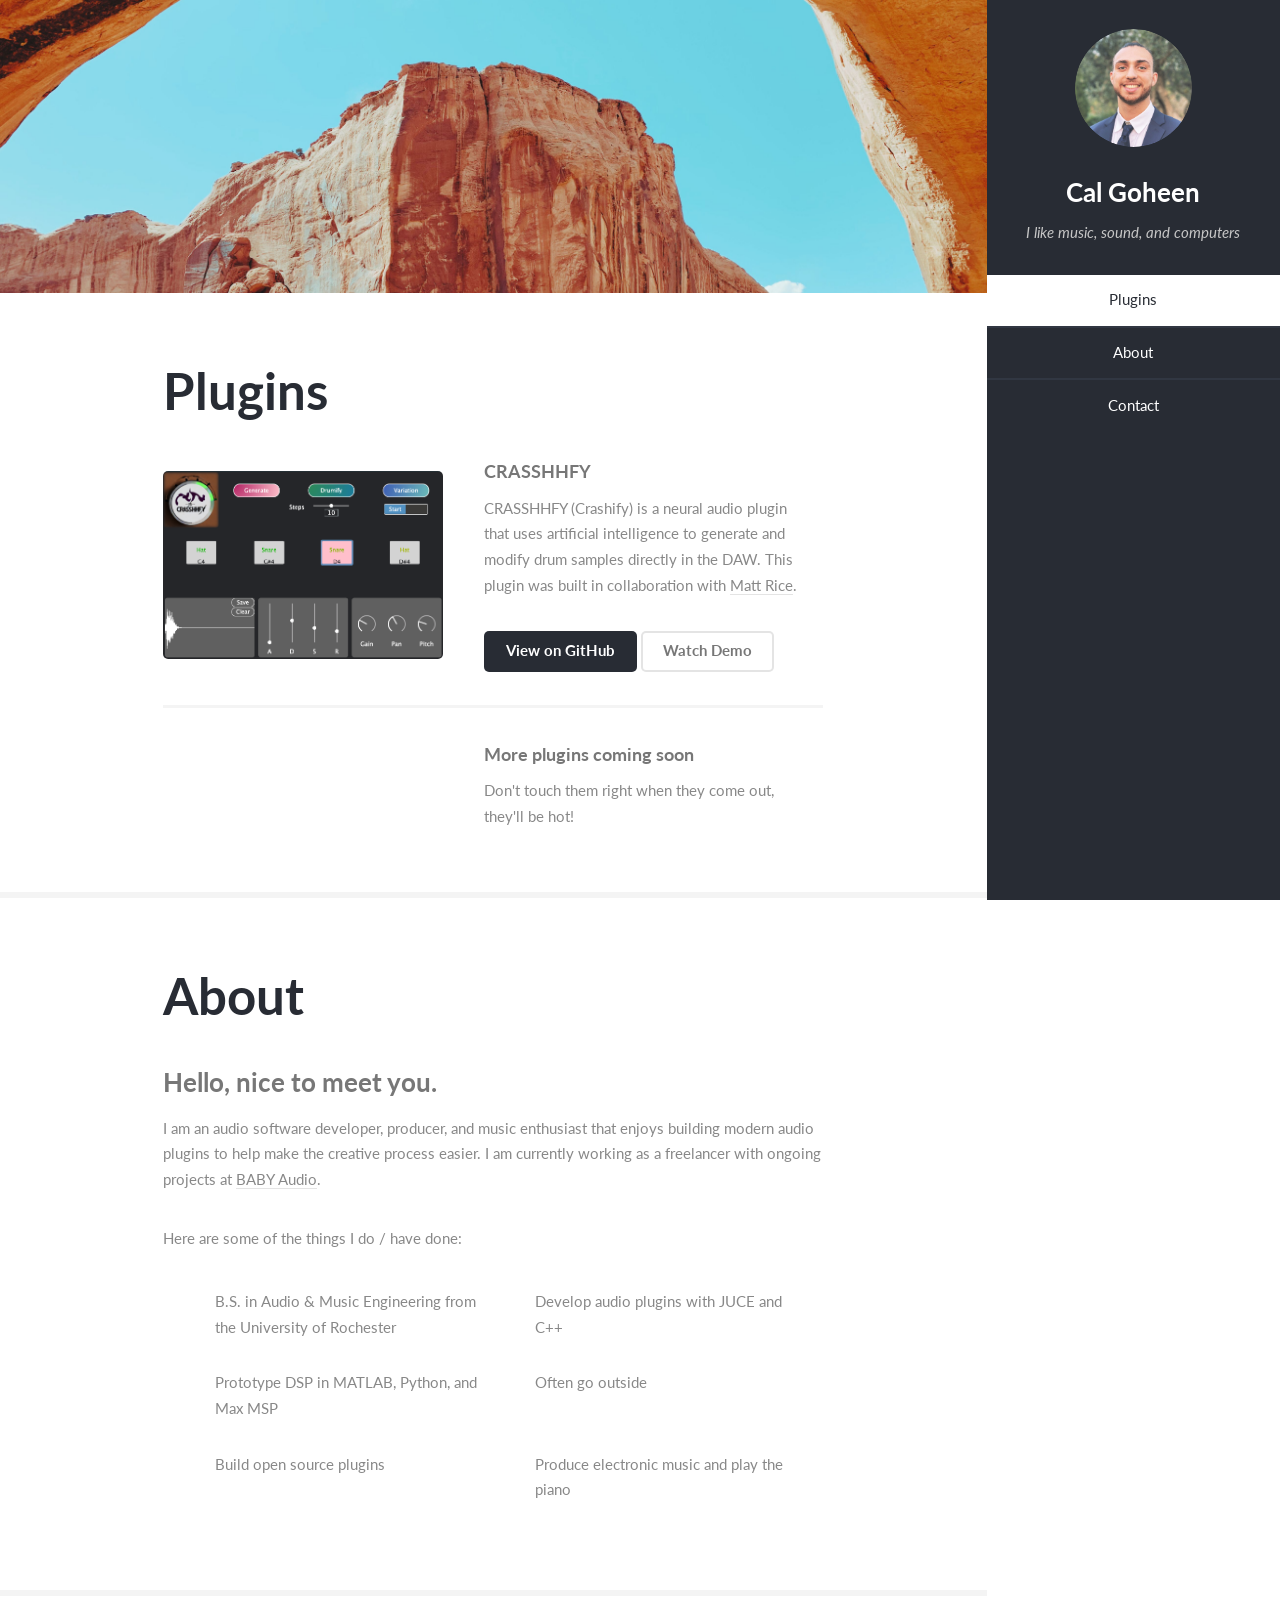
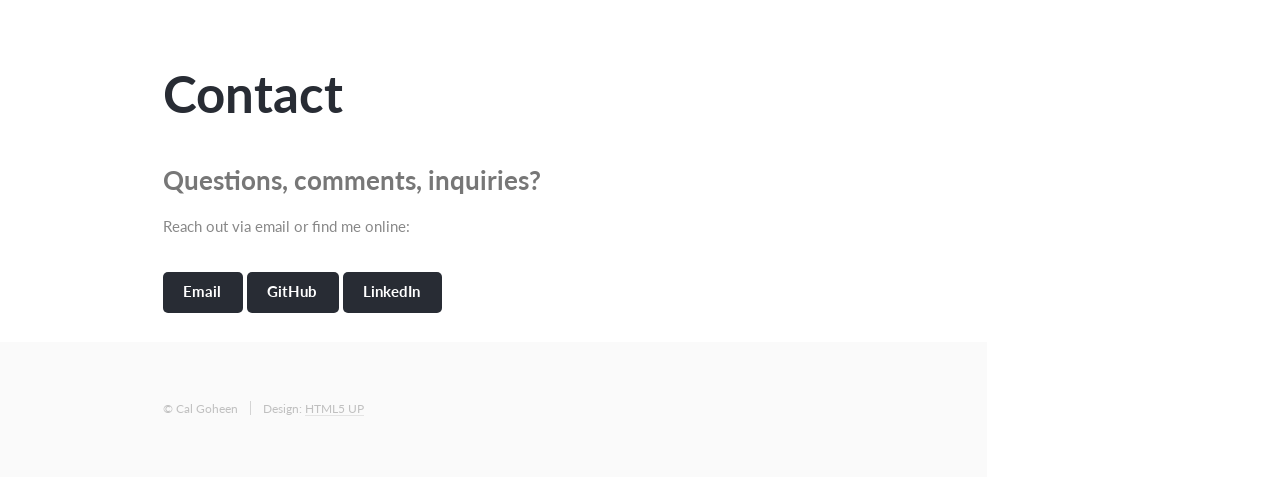
==== index.html @ c98b2aa6 "Initial commit" ====
<!DOCTYPE HTML>
<!--
	Read Only by HTML5 UP
	html5up.net | @ajlkn
	Free for personal and commercial use under the CCA 3.0 license (html5up.net/license)
-->
<html>
	<head>
		<title>Read Only by HTML5 UP</title>
		<meta charset="utf-8" />
		<meta name="viewport" content="width=device-width, initial-scale=1, user-scalable=no" />
		<link rel="stylesheet" href="assets/css/main.css" />
	</head>
	<body class="is-preload">

		<!-- Header -->
			<section id="header">
				<header>
					<span class="image avatar"><img src="images/avatar.jpg" alt="" /></span>
					<h1 id="logo"><a href="#">Cal Goheen</a></h1>
					<p>I like music, sound, and computers</p>
				</header>
				<nav id="nav">
					<ul>
						<li><a href="#one" class="active">Plugins</a></li>
						<li><a href="#two">About</a></li>
						<li><a href="#three">Contact</a></li>
					</ul>
				</nav>
				<footer>
					<ul class="icons">
						<li><a href="https://github.com/calgoheen" class="icon brands fa-github"><span class="label">GitHub</span></a></li>
						<li><a href="https://www.linkedin.com/in/cal-goheen-aab455110/" class="icon brands fa-linkedin"><span class="label">LinkedIn</span></a></li>
					</ul>
				</footer>
			</section>

		<!-- Wrapper -->
			<div id="wrapper">

				<!-- Main -->
					<div id="main">

						<!-- One -->
							<section id="one">
								<div class="image main" data-position="center">
									<img src="images/banner.jpg" alt="" />
								</div>
								<div class="container">
									<header class="major"><h2>Plugins</h2></header>
									<div class="features">
										<article>
											<a href="#" class="image"><img src="images/crasshhfy.png" alt="" /></a>
											<div class="inner">
												<h4>CRASSHHFY</h4>
												<p>CRASSHHFY (Crashify) is a neural audio plugin that uses artificial intelligence to generate and modify drum samples directly in the DAW. This plugin was built in collaboration with <a href="https://github.com/mhrice">Matt Rice</a>.</p>
												<a href="https://github.com/calgoheen/crasshhfy" class="button primary">View on GitHub</a>
												<a href="https://www.youtube.com/watch?v=0EABPymEGMA" class="button alt">Watch Demo</a>
											</div>
										</article>
										<article>
											<a href="#" class="image"><img src="images/pic01.jpg" alt="" /></a>
											<div class="inner">
												<h4>More plugins coming soon</h4>
												<p>Don't touch them right when they come out, they'll be hot!</p>
											</div>
										</article>
									</div>
								</div>
							</section>

						<!-- Two -->
							<section id="two">
								<div class="container">
									<header class="major"><h2>About</h2></header>
									<h3>Hello, nice to meet you.</h3>
									<p>I am an audio software developer, producer, and music enthusiast that enjoys building modern audio plugins to help make the creative process easier. I am currently working as a freelancer with ongoing projects at <a href="https://babyaud.io/">BABY Audio</a>.</p>
									<p>Here are some of the things I do / have done:</p>
									<ul class="feature-icons">
										<li class="icon solid fa-graduation-cap">B.S. in Audio & Music Engineering from the University of Rochester</li>
										<li class="icon solid fa-code">Develop audio plugins with JUCE and C++</li>
										<li class="icon solid fa-wave-square">Prototype DSP in MATLAB, Python, and Max MSP</li>
										<li class="icon solid fa-tree">Often go outside</li>
										<li class="icon solid fa-cubes">Build open source plugins</li>
										<li class="icon solid fa-music">Produce electronic music and play the piano</li>
									</ul>
								</div>
							</section>

						<!-- Three -->
							<section id="three">
								<div class="container">
									<header class="major"><h2>Contact</h2></header>
									<h3>Questions, comments, inquiries?</h3>
									<p>Reach out via email or find me online:</p>
									<a href="mailto:calgoheen@gmail.com" class="button primary icon fa-envelope">Email</a>
									<a href="https://github.com/calgoheen" class="button primary icon brands fa-github">GitHub</a>
									<a href="https://www.linkedin.com/in/cal-goheen-aab455110/" class="button primary icon brands fa-linkedin">LinkedIn</a>
								</div>
							</section>
					</div>

				<!-- Footer -->
					<section id="footer">
						<div class="container">
							<ul class="copyright">
								<li>&copy; Cal Goheen</li><li>Design: <a href="http://html5up.net">HTML5 UP</a></li>
							</ul>
						</div>
					</section>

			</div>

		<!-- Scripts -->
			<script src="assets/js/jquery.min.js"></script>
			<script src="assets/js/jquery.scrollex.min.js"></script>
			<script src="assets/js/jquery.scrolly.min.js"></script>
			<script src="assets/js/browser.min.js"></script>
			<script src="assets/js/breakpoints.min.js"></script>
			<script src="assets/js/util.js"></script>
			<script src="assets/js/main.js"></script>

	</body>
</html>
---- assets/css/main.css ----
@import url("fontawesome-all.min.css");
@import url("https://fonts.googleapis.com/css?family=Lato:400,400italic,700,700italic|Source+Code+Pro:400");

/*
	Read Only by HTML5 UP
	html5up.net | @ajlkn
	Free for personal and commercial use under the CCA 3.0 license (html5up.net/license)
*/

/*282c34  282c34*/

html, body, div, span, applet, object,
iframe, h1, h2, h3, h4, h5, h6, p, blockquote,
pre, a, abbr, acronym, address, big, cite,
code, del, dfn, em, img, ins, kbd, q, s, samp,
small, strike, strong, sub, sup, tt, var, b,
u, i, center, dl, dt, dd, ol, ul, li, fieldset,
form, label, legend, table, caption, tbody,
tfoot, thead, tr, th, td, article, aside,
canvas, details, embed, figure, figcaption,
footer, header, hgroup, menu, nav, output, ruby,
section, summary, time, mark, audio, video {
	margin: 0;
	padding: 0;
	border: 0;
	font-size: 100%;
	font: inherit;
	vertical-align: baseline;}

article, aside, details, figcaption, figure,
footer, header, hgroup, menu, nav, section {
	display: block;}

body {
	line-height: 1;
}

ol, ul {
	list-style: none;
}

blockquote, q {
	quotes: none;
}

	blockquote:before, blockquote:after, q:before, q:after {
		content: '';
		content: none;
	}

table {
	border-collapse: collapse;
	border-spacing: 0;
}

body {
	-webkit-text-size-adjust: none;
}

mark {
	background-color: transparent;
	color: inherit;
}

input::-moz-focus-inner {
	border: 0;
	padding: 0;
}

input, select, textarea {
	-moz-appearance: none;
	-webkit-appearance: none;
	-ms-appearance: none;
	appearance: none;
}

/* Basic */

	html {
		box-sizing: border-box;
	}

	*, *:before, *:after {
		box-sizing: inherit;
	}

	body {
		background: #fff;
	}

		body.is-preload *, body.is-preload *:before, body.is-preload *:after {
			-moz-animation: none !important;
			-webkit-animation: none !important;
			-ms-animation: none !important;
			animation: none !important;
			-moz-transition: none !important;
			-webkit-transition: none !important;
			-ms-transition: none !important;
			transition: none !important;
		}

	body, input, select, textarea {
		color: #888;
		font-family: "Lato", sans-serif;
		font-size: 16pt;
		font-weight: 400;
		line-height: 1.75em;
	}

	a {
		-moz-transition: color 0.2s ease-in-out, border-color 0.2s ease-in-out;
		-webkit-transition: color 0.2s ease-in-out, border-color 0.2s ease-in-out;
		-ms-transition: color 0.2s ease-in-out, border-color 0.2s ease-in-out;
		transition: color 0.2s ease-in-out, border-color 0.2s ease-in-out;
		border-bottom: solid 1px #e4e4e4;
		color: inherit;
		text-decoration: none;
	}

		a:hover {
			border-bottom-color: transparent;
			color: #282c34 !important;
		}

	strong, b {
		color: #777;
		font-weight: 700;
	}

	em, i {
		font-style: italic;
	}

	p {
		margin: 0 0 2.25em 0;
	}

	h1, h2, h3, h4, h5, h6 {
		color: #777;
		font-weight: 700;
		line-height: 1em;
		margin: 0 0 0.5625em 0;
	}

		h1 a, h2 a, h3 a, h4 a, h5 a, h6 a {
			border: 0;
			color: inherit;
			text-decoration: none;
		}

	h2 {
		font-size: 2em;
		line-height: 1.5em;
	}

	h3 {
		font-size: 1.75em;
		line-height: 1.5em;
	}

	h4 {
		font-size: 1.25em;
		line-height: 1.5em;
	}

	h5 {
		font-size: 0.9em;
		line-height: 1.5em;
	}

	h6 {
		font-size: 0.7em;
		line-height: 1.5em;
	}

	sub {
		font-size: 0.8em;
		position: relative;
		top: 0.5em;
	}

	sup {
		font-size: 0.8em;
		position: relative;
		top: -0.5em;
	}

	hr {
		border: 0;
		border-bottom: solid 2px #f4f4f4;
		margin: 2.25em 0;
	}

		hr.major {
			margin: 3.375em 0;
		}

	blockquote {
		border-left: solid 8px #e4e4e4;
		font-style: italic;
		margin: 0 0 2.25em 0;
		padding: 0.5em 0 0.5em 2em;
	}

	code {
		background: #555;
		border-radius: 5px;
		color: #fff;
		font-family: "Source Code Pro", monospace;
		font-size: 0.9em;
		margin: 0 0.25em;
		padding: 0.25em 0.65em;
	}

	pre {
		font-family: "Source Code Pro", monospace;
		font-size: 0.9em;
		margin: 0 0 2.25em 0;
	}

		pre code {
			-webkit-overflow-scrolling: touch;
			display: block;
			line-height: 1.5em;
			overflow-x: auto;
			padding: 1em 1.5em;
		}

	.align-left {
		text-align: left;
	}

	.align-center {
		text-align: center;
	}

	.align-right {
		text-align: right;
	}

/* Row */

	.row {
		display: flex;
		flex-wrap: wrap;
		box-sizing: border-box;
		align-items: stretch;
	}

		.row > * {
			box-sizing: border-box;
		}

		.row.gtr-uniform > * > :last-child {
			margin-bottom: 0;
		}

		.row.aln-left {
			justify-content: flex-start;
		}

		.row.aln-center {
			justify-content: center;
		}

		.row.aln-right {
			justify-content: flex-end;
		}

		.row.aln-top {
			align-items: flex-start;
		}

		.row.aln-middle {
			align-items: center;
		}

		.row.aln-bottom {
			align-items: flex-end;
		}

		.row > .imp {
			order: -1;
		}

		.row > .col-1 {
			width: 8.33333%;
		}

		.row > .off-1 {
			margin-left: 8.33333%;
		}

		.row > .col-2 {
			width: 16.66667%;
		}

		.row > .off-2 {
			margin-left: 16.66667%;
		}

		.row > .col-3 {
			width: 25%;
		}

		.row > .off-3 {
			margin-left: 25%;
		}

		.row > .col-4 {
			width: 33.33333%;
		}

		.row > .off-4 {
			margin-left: 33.33333%;
		}

		.row > .col-5 {
			width: 41.66667%;
		}

		.row > .off-5 {
			margin-left: 41.66667%;
		}

		.row > .col-6 {
			width: 50%;
		}

		.row > .off-6 {
			margin-left: 50%;
		}

		.row > .col-7 {
			width: 58.33333%;
		}

		.row > .off-7 {
			margin-left: 58.33333%;
		}

		.row > .col-8 {
			width: 66.66667%;
		}

		.row > .off-8 {
			margin-left: 66.66667%;
		}

		.row > .col-9 {
			width: 75%;
		}

		.row > .off-9 {
			margin-left: 75%;
		}

		.row > .col-10 {
			width: 83.33333%;
		}

		.row > .off-10 {
			margin-left: 83.33333%;
		}

		.row > .col-11 {
			width: 91.66667%;
		}

		.row > .off-11 {
			margin-left: 91.66667%;
		}

		.row > .col-12 {
			width: 100%;
		}

		.row > .off-12 {
			margin-left: 100%;
		}

		.row.gtr-0 {
			margin-top: 0;
			margin-left: 0em;
		}

			.row.gtr-0 > * {
				padding: 0 0 0 0em;
			}

			.row.gtr-0.gtr-uniform {
				margin-top: 0em;
			}

				.row.gtr-0.gtr-uniform > * {
					padding-top: 0em;
				}

		.row.gtr-25 {
			margin-top: 0;
			margin-left: -0.5em;
		}

			.row.gtr-25 > * {
				padding: 0 0 0 0.5em;
			}

			.row.gtr-25.gtr-uniform {
				margin-top: -0.5em;
			}

				.row.gtr-25.gtr-uniform > * {
					padding-top: 0.5em;
				}

		.row.gtr-50 {
			margin-top: 0;
			margin-left: -1em;
		}

			.row.gtr-50 > * {
				padding: 0 0 0 1em;
			}

			.row.gtr-50.gtr-uniform {
				margin-top: -1em;
			}

				.row.gtr-50.gtr-uniform > * {
					padding-top: 1em;
				}

		.row {
			margin-top: 0;
			margin-left: -2em;
		}

			.row > * {
				padding: 0 0 0 2em;
			}

			.row.gtr-uniform {
				margin-top: -2em;
			}

				.row.gtr-uniform > * {
					padding-top: 2em;
				}

		.row.gtr-150 {
			margin-top: 0;
			margin-left: -3em;
		}

			.row.gtr-150 > * {
				padding: 0 0 0 3em;
			}

			.row.gtr-150.gtr-uniform {
				margin-top: -3em;
			}

				.row.gtr-150.gtr-uniform > * {
					padding-top: 3em;
				}

		.row.gtr-200 {
			margin-top: 0;
			margin-left: -4em;
		}

			.row.gtr-200 > * {
				padding: 0 0 0 4em;
			}

			.row.gtr-200.gtr-uniform {
				margin-top: -4em;
			}

				.row.gtr-200.gtr-uniform > * {
					padding-top: 4em;
				}

		@media screen and (max-width: 1680px) {

			.row {
				display: flex;
				flex-wrap: wrap;
				box-sizing: border-box;
				align-items: stretch;
			}

				.row > * {
					box-sizing: border-box;
				}

				.row.gtr-uniform > * > :last-child {
					margin-bottom: 0;
				}

				.row.aln-left {
					justify-content: flex-start;
				}

				.row.aln-center {
					justify-content: center;
				}

				.row.aln-right {
					justify-content: flex-end;
				}

				.row.aln-top {
					align-items: flex-start;
				}

				.row.aln-middle {
					align-items: center;
				}

				.row.aln-bottom {
					align-items: flex-end;
				}

				.row > .imp-xlarge {
					order: -1;
				}

				.row > .col-1-xlarge {
					width: 8.33333%;
				}

				.row > .off-1-xlarge {
					margin-left: 8.33333%;
				}

				.row > .col-2-xlarge {
					width: 16.66667%;
				}

				.row > .off-2-xlarge {
					margin-left: 16.66667%;
				}

				.row > .col-3-xlarge {
					width: 25%;
				}

				.row > .off-3-xlarge {
					margin-left: 25%;
				}

				.row > .col-4-xlarge {
					width: 33.33333%;
				}

				.row > .off-4-xlarge {
					margin-left: 33.33333%;
				}

				.row > .col-5-xlarge {
					width: 41.66667%;
				}

				.row > .off-5-xlarge {
					margin-left: 41.66667%;
				}

				.row > .col-6-xlarge {
					width: 50%;
				}

				.row > .off-6-xlarge {
					margin-left: 50%;
				}

				.row > .col-7-xlarge {
					width: 58.33333%;
				}

				.row > .off-7-xlarge {
					margin-left: 58.33333%;
				}

				.row > .col-8-xlarge {
					width: 66.66667%;
				}

				.row > .off-8-xlarge {
					margin-left: 66.66667%;
				}

				.row > .col-9-xlarge {
					width: 75%;
				}

				.row > .off-9-xlarge {
					margin-left: 75%;
				}

				.row > .col-10-xlarge {
					width: 83.33333%;
				}

				.row > .off-10-xlarge {
					margin-left: 83.33333%;
				}

				.row > .col-11-xlarge {
					width: 91.66667%;
				}

				.row > .off-11-xlarge {
					margin-left: 91.66667%;
				}

				.row > .col-12-xlarge {
					width: 100%;
				}

				.row > .off-12-xlarge {
					margin-left: 100%;
				}

				.row.gtr-0 {
					margin-top: 0;
					margin-left: 0em;
				}

					.row.gtr-0 > * {
						padding: 0 0 0 0em;
					}

					.row.gtr-0.gtr-uniform {
						margin-top: 0em;
					}

						.row.gtr-0.gtr-uniform > * {
							padding-top: 0em;
						}

				.row.gtr-25 {
					margin-top: 0;
					margin-left: -0.5em;
				}

					.row.gtr-25 > * {
						padding: 0 0 0 0.5em;
					}

					.row.gtr-25.gtr-uniform {
						margin-top: -0.5em;
					}

						.row.gtr-25.gtr-uniform > * {
							padding-top: 0.5em;
						}

				.row.gtr-50 {
					margin-top: 0;
					margin-left: -1em;
				}

					.row.gtr-50 > * {
						padding: 0 0 0 1em;
					}

					.row.gtr-50.gtr-uniform {
						margin-top: -1em;
					}

						.row.gtr-50.gtr-uniform > * {
							padding-top: 1em;
						}

				.row {
					margin-top: 0;
					margin-left: -2em;
				}

					.row > * {
						padding: 0 0 0 2em;
					}

					.row.gtr-uniform {
						margin-top: -2em;
					}

						.row.gtr-uniform > * {
							padding-top: 2em;
						}

				.row.gtr-150 {
					margin-top: 0;
					margin-left: -3em;
				}

					.row.gtr-150 > * {
						padding: 0 0 0 3em;
					}

					.row.gtr-150.gtr-uniform {
						margin-top: -3em;
					}

						.row.gtr-150.gtr-uniform > * {
							padding-top: 3em;
						}

				.row.gtr-200 {
					margin-top: 0;
					margin-left: -4em;
				}

					.row.gtr-200 > * {
						padding: 0 0 0 4em;
					}

					.row.gtr-200.gtr-uniform {
						margin-top: -4em;
					}

						.row.gtr-200.gtr-uniform > * {
							padding-top: 4em;
						}

		}

		@media screen and (max-width: 1280px) {

			.row {
				display: flex;
				flex-wrap: wrap;
				box-sizing: border-box;
				align-items: stretch;
			}

				.row > * {
					box-sizing: border-box;
				}

				.row.gtr-uniform > * > :last-child {
					margin-bottom: 0;
				}

				.row.aln-left {
					justify-content: flex-start;
				}

				.row.aln-center {
					justify-content: center;
				}

				.row.aln-right {
					justify-content: flex-end;
				}

				.row.aln-top {
					align-items: flex-start;
				}

				.row.aln-middle {
					align-items: center;
				}

				.row.aln-bottom {
					align-items: flex-end;
				}

				.row > .imp-large {
					order: -1;
				}

				.row > .col-1-large {
					width: 8.33333%;
				}

				.row > .off-1-large {
					margin-left: 8.33333%;
				}

				.row > .col-2-large {
					width: 16.66667%;
				}

				.row > .off-2-large {
					margin-left: 16.66667%;
				}

				.row > .col-3-large {
					width: 25%;
				}

				.row > .off-3-large {
					margin-left: 25%;
				}

				.row > .col-4-large {
					width: 33.33333%;
				}

				.row > .off-4-large {
					margin-left: 33.33333%;
				}

				.row > .col-5-large {
					width: 41.66667%;
				}

				.row > .off-5-large {
					margin-left: 41.66667%;
				}

				.row > .col-6-large {
					width: 50%;
				}

				.row > .off-6-large {
					margin-left: 50%;
				}

				.row > .col-7-large {
					width: 58.33333%;
				}

				.row > .off-7-large {
					margin-left: 58.33333%;
				}

				.row > .col-8-large {
					width: 66.66667%;
				}

				.row > .off-8-large {
					margin-left: 66.66667%;
				}

				.row > .col-9-large {
					width: 75%;
				}

				.row > .off-9-large {
					margin-left: 75%;
				}

				.row > .col-10-large {
					width: 83.33333%;
				}

				.row > .off-10-large {
					margin-left: 83.33333%;
				}

				.row > .col-11-large {
					width: 91.66667%;
				}

				.row > .off-11-large {
					margin-left: 91.66667%;
				}

				.row > .col-12-large {
					width: 100%;
				}

				.row > .off-12-large {
					margin-left: 100%;
				}

				.row.gtr-0 {
					margin-top: 0;
					margin-left: 0em;
				}

					.row.gtr-0 > * {
						padding: 0 0 0 0em;
					}

					.row.gtr-0.gtr-uniform {
						margin-top: 0em;
					}

						.row.gtr-0.gtr-uniform > * {
							padding-top: 0em;
						}

				.row.gtr-25 {
					margin-top: 0;
					margin-left: -0.375em;
				}

					.row.gtr-25 > * {
						padding: 0 0 0 0.375em;
					}

					.row.gtr-25.gtr-uniform {
						margin-top: -0.375em;
					}

						.row.gtr-25.gtr-uniform > * {
							padding-top: 0.375em;
						}

				.row.gtr-50 {
					margin-top: 0;
					margin-left: -0.75em;
				}

					.row.gtr-50 > * {
						padding: 0 0 0 0.75em;
					}

					.row.gtr-50.gtr-uniform {
						margin-top: -0.75em;
					}

						.row.gtr-50.gtr-uniform > * {
							padding-top: 0.75em;
						}

				.row {
					margin-top: 0;
					margin-left: -1.5em;
				}

					.row > * {
						padding: 0 0 0 1.5em;
					}

					.row.gtr-uniform {
						margin-top: -1.5em;
					}

						.row.gtr-uniform > * {
							padding-top: 1.5em;
						}

				.row.gtr-150 {
					margin-top: 0;
					margin-left: -2.25em;
				}

					.row.gtr-150 > * {
						padding: 0 0 0 2.25em;
					}

					.row.gtr-150.gtr-uniform {
						margin-top: -2.25em;
					}

						.row.gtr-150.gtr-uniform > * {
							padding-top: 2.25em;
						}

				.row.gtr-200 {
					margin-top: 0;
					margin-left: -3em;
				}

					.row.gtr-200 > * {
						padding: 0 0 0 3em;
					}

					.row.gtr-200.gtr-uniform {
						margin-top: -3em;
					}

						.row.gtr-200.gtr-uniform > * {
							padding-top: 3em;
						}

		}

		@media screen and (max-width: 1024px) {

			.row {
				display: flex;
				flex-wrap: wrap;
				box-sizing: border-box;
				align-items: stretch;
			}

				.row > * {
					box-sizing: border-box;
				}

				.row.gtr-uniform > * > :last-child {
					margin-bottom: 0;
				}

				.row.aln-left {
					justify-content: flex-start;
				}

				.row.aln-center {
					justify-content: center;
				}

				.row.aln-right {
					justify-content: flex-end;
				}

				.row.aln-top {
					align-items: flex-start;
				}

				.row.aln-middle {
					align-items: center;
				}

				.row.aln-bottom {
					align-items: flex-end;
				}

				.row > .imp-medium {
					order: -1;
				}

				.row > .col-1-medium {
					width: 8.33333%;
				}

				.row > .off-1-medium {
					margin-left: 8.33333%;
				}

				.row > .col-2-medium {
					width: 16.66667%;
				}

				.row > .off-2-medium {
					margin-left: 16.66667%;
				}

				.row > .col-3-medium {
					width: 25%;
				}

				.row > .off-3-medium {
					margin-left: 25%;
				}

				.row > .col-4-medium {
					width: 33.33333%;
				}

				.row > .off-4-medium {
					margin-left: 33.33333%;
				}

				.row > .col-5-medium {
					width: 41.66667%;
				}

				.row > .off-5-medium {
					margin-left: 41.66667%;
				}

				.row > .col-6-medium {
					width: 50%;
				}

				.row > .off-6-medium {
					margin-left: 50%;
				}

				.row > .col-7-medium {
					width: 58.33333%;
				}

				.row > .off-7-medium {
					margin-left: 58.33333%;
				}

				.row > .col-8-medium {
					width: 66.66667%;
				}

				.row > .off-8-medium {
					margin-left: 66.66667%;
				}

				.row > .col-9-medium {
					width: 75%;
				}

				.row > .off-9-medium {
					margin-left: 75%;
				}

				.row > .col-10-medium {
					width: 83.33333%;
				}

				.row > .off-10-medium {
					margin-left: 83.33333%;
				}

				.row > .col-11-medium {
					width: 91.66667%;
				}

				.row > .off-11-medium {
					margin-left: 91.66667%;
				}

				.row > .col-12-medium {
					width: 100%;
				}

				.row > .off-12-medium {
					margin-left: 100%;
				}

				.row.gtr-0 {
					margin-top: 0;
					margin-left: 0em;
				}

					.row.gtr-0 > * {
						padding: 0 0 0 0em;
					}

					.row.gtr-0.gtr-uniform {
						margin-top: 0em;
					}

						.row.gtr-0.gtr-uniform > * {
							padding-top: 0em;
						}

				.row.gtr-25 {
					margin-top: 0;
					margin-left: -0.375em;
				}

					.row.gtr-25 > * {
						padding: 0 0 0 0.375em;
					}

					.row.gtr-25.gtr-uniform {
						margin-top: -0.375em;
					}

						.row.gtr-25.gtr-uniform > * {
							padding-top: 0.375em;
						}

				.row.gtr-50 {
					margin-top: 0;
					margin-left: -0.75em;
				}

					.row.gtr-50 > * {
						padding: 0 0 0 0.75em;
					}

					.row.gtr-50.gtr-uniform {
						margin-top: -0.75em;
					}

						.row.gtr-50.gtr-uniform > * {
							padding-top: 0.75em;
						}

				.row {
					margin-top: 0;
					margin-left: -1.5em;
				}

					.row > * {
						padding: 0 0 0 1.5em;
					}

					.row.gtr-uniform {
						margin-top: -1.5em;
					}

						.row.gtr-uniform > * {
							padding-top: 1.5em;
						}

				.row.gtr-150 {
					margin-top: 0;
					margin-left: -2.25em;
				}

					.row.gtr-150 > * {
						padding: 0 0 0 2.25em;
					}

					.row.gtr-150.gtr-uniform {
						margin-top: -2.25em;
					}

						.row.gtr-150.gtr-uniform > * {
							padding-top: 2.25em;
						}

				.row.gtr-200 {
					margin-top: 0;
					margin-left: -3em;
				}

					.row.gtr-200 > * {
						padding: 0 0 0 3em;
					}

					.row.gtr-200.gtr-uniform {
						margin-top: -3em;
					}

						.row.gtr-200.gtr-uniform > * {
							padding-top: 3em;
						}

		}

		@media screen and (max-width: 736px) {

			.row {
				display: flex;
				flex-wrap: wrap;
				box-sizing: border-box;
				align-items: stretch;
			}

				.row > * {
					box-sizing: border-box;
				}

				.row.gtr-uniform > * > :last-child {
					margin-bottom: 0;
				}

				.row.aln-left {
					justify-content: flex-start;
				}

				.row.aln-center {
					justify-content: center;
				}

				.row.aln-right {
					justify-content: flex-end;
				}

				.row.aln-top {
					align-items: flex-start;
				}

				.row.aln-middle {
					align-items: center;
				}

				.row.aln-bottom {
					align-items: flex-end;
				}

				.row > .imp-small {
					order: -1;
				}

				.row > .col-1-small {
					width: 8.33333%;
				}

				.row > .off-1-small {
					margin-left: 8.33333%;
				}

				.row > .col-2-small {
					width: 16.66667%;
				}

				.row > .off-2-small {
					margin-left: 16.66667%;
				}

				.row > .col-3-small {
					width: 25%;
				}

				.row > .off-3-small {
					margin-left: 25%;
				}

				.row > .col-4-small {
					width: 33.33333%;
				}

				.row > .off-4-small {
					margin-left: 33.33333%;
				}

				.row > .col-5-small {
					width: 41.66667%;
				}

				.row > .off-5-small {
					margin-left: 41.66667%;
				}

				.row > .col-6-small {
					width: 50%;
				}

				.row > .off-6-small {
					margin-left: 50%;
				}

				.row > .col-7-small {
					width: 58.33333%;
				}

				.row > .off-7-small {
					margin-left: 58.33333%;
				}

				.row > .col-8-small {
					width: 66.66667%;
				}

				.row > .off-8-small {
					margin-left: 66.66667%;
				}

				.row > .col-9-small {
					width: 75%;
				}

				.row > .off-9-small {
					margin-left: 75%;
				}

				.row > .col-10-small {
					width: 83.33333%;
				}

				.row > .off-10-small {
					margin-left: 83.33333%;
				}

				.row > .col-11-small {
					width: 91.66667%;
				}

				.row > .off-11-small {
					margin-left: 91.66667%;
				}

				.row > .col-12-small {
					width: 100%;
				}

				.row > .off-12-small {
					margin-left: 100%;
				}

				.row.gtr-0 {
					margin-top: 0;
					margin-left: 0em;
				}

					.row.gtr-0 > * {
						padding: 0 0 0 0em;
					}

					.row.gtr-0.gtr-uniform {
						margin-top: 0em;
					}

						.row.gtr-0.gtr-uniform > * {
							padding-top: 0em;
						}

				.row.gtr-25 {
					margin-top: 0;
					margin-left: -0.3125em;
				}

					.row.gtr-25 > * {
						padding: 0 0 0 0.3125em;
					}

					.row.gtr-25.gtr-uniform {
						margin-top: -0.3125em;
					}

						.row.gtr-25.gtr-uniform > * {
							padding-top: 0.3125em;
						}

				.row.gtr-50 {
					margin-top: 0;
					margin-left: -0.625em;
				}

					.row.gtr-50 > * {
						padding: 0 0 0 0.625em;
					}

					.row.gtr-50.gtr-uniform {
						margin-top: -0.625em;
					}

						.row.gtr-50.gtr-uniform > * {
							padding-top: 0.625em;
						}

				.row {
					margin-top: 0;
					margin-left: -1.25em;
				}

					.row > * {
						padding: 0 0 0 1.25em;
					}

					.row.gtr-uniform {
						margin-top: -1.25em;
					}

						.row.gtr-uniform > * {
							padding-top: 1.25em;
						}

				.row.gtr-150 {
					margin-top: 0;
					margin-left: -1.875em;
				}

					.row.gtr-150 > * {
						padding: 0 0 0 1.875em;
					}

					.row.gtr-150.gtr-uniform {
						margin-top: -1.875em;
					}

						.row.gtr-150.gtr-uniform > * {
							padding-top: 1.875em;
						}

				.row.gtr-200 {
					margin-top: 0;
					margin-left: -2.5em;
				}

					.row.gtr-200 > * {
						padding: 0 0 0 2.5em;
					}

					.row.gtr-200.gtr-uniform {
						margin-top: -2.5em;
					}

						.row.gtr-200.gtr-uniform > * {
							padding-top: 2.5em;
						}

		}

		@media screen and (max-width: 480px) {

			.row {
				display: flex;
				flex-wrap: wrap;
				box-sizing: border-box;
				align-items: stretch;
			}

				.row > * {
					box-sizing: border-box;
				}

				.row.gtr-uniform > * > :last-child {
					margin-bottom: 0;
				}

				.row.aln-left {
					justify-content: flex-start;
				}

				.row.aln-center {
					justify-content: center;
				}

				.row.aln-right {
					justify-content: flex-end;
				}

				.row.aln-top {
					align-items: flex-start;
				}

				.row.aln-middle {
					align-items: center;
				}

				.row.aln-bottom {
					align-items: flex-end;
				}

				.row > .imp-xsmall {
					order: -1;
				}

				.row > .col-1-xsmall {
					width: 8.33333%;
				}

				.row > .off-1-xsmall {
					margin-left: 8.33333%;
				}

				.row > .col-2-xsmall {
					width: 16.66667%;
				}

				.row > .off-2-xsmall {
					margin-left: 16.66667%;
				}

				.row > .col-3-xsmall {
					width: 25%;
				}

				.row > .off-3-xsmall {
					margin-left: 25%;
				}

				.row > .col-4-xsmall {
					width: 33.33333%;
				}

				.row > .off-4-xsmall {
					margin-left: 33.33333%;
				}

				.row > .col-5-xsmall {
					width: 41.66667%;
				}

				.row > .off-5-xsmall {
					margin-left: 41.66667%;
				}

				.row > .col-6-xsmall {
					width: 50%;
				}

				.row > .off-6-xsmall {
					margin-left: 50%;
				}

				.row > .col-7-xsmall {
					width: 58.33333%;
				}

				.row > .off-7-xsmall {
					margin-left: 58.33333%;
				}

				.row > .col-8-xsmall {
					width: 66.66667%;
				}

				.row > .off-8-xsmall {
					margin-left: 66.66667%;
				}

				.row > .col-9-xsmall {
					width: 75%;
				}

				.row > .off-9-xsmall {
					margin-left: 75%;
				}

				.row > .col-10-xsmall {
					width: 83.33333%;
				}

				.row > .off-10-xsmall {
					margin-left: 83.33333%;
				}

				.row > .col-11-xsmall {
					width: 91.66667%;
				}

				.row > .off-11-xsmall {
					margin-left: 91.66667%;
				}

				.row > .col-12-xsmall {
					width: 100%;
				}

				.row > .off-12-xsmall {
					margin-left: 100%;
				}

				.row.gtr-0 {
					margin-top: 0;
					margin-left: 0em;
				}

					.row.gtr-0 > * {
						padding: 0 0 0 0em;
					}

					.row.gtr-0.gtr-uniform {
						margin-top: 0em;
					}

						.row.gtr-0.gtr-uniform > * {
							padding-top: 0em;
						}

				.row.gtr-25 {
					margin-top: 0;
					margin-left: -0.3125em;
				}

					.row.gtr-25 > * {
						padding: 0 0 0 0.3125em;
					}

					.row.gtr-25.gtr-uniform {
						margin-top: -0.3125em;
					}

						.row.gtr-25.gtr-uniform > * {
							padding-top: 0.3125em;
						}

				.row.gtr-50 {
					margin-top: 0;
					margin-left: -0.625em;
				}

					.row.gtr-50 > * {
						padding: 0 0 0 0.625em;
					}

					.row.gtr-50.gtr-uniform {
						margin-top: -0.625em;
					}

						.row.gtr-50.gtr-uniform > * {
							padding-top: 0.625em;
						}

				.row {
					margin-top: 0;
					margin-left: -1.25em;
				}

					.row > * {
						padding: 0 0 0 1.25em;
					}

					.row.gtr-uniform {
						margin-top: -1.25em;
					}

						.row.gtr-uniform > * {
							padding-top: 1.25em;
						}

				.row.gtr-150 {
					margin-top: 0;
					margin-left: -1.875em;
				}

					.row.gtr-150 > * {
						padding: 0 0 0 1.875em;
					}

					.row.gtr-150.gtr-uniform {
						margin-top: -1.875em;
					}

						.row.gtr-150.gtr-uniform > * {
							padding-top: 1.875em;
						}

				.row.gtr-200 {
					margin-top: 0;
					margin-left: -2.5em;
				}

					.row.gtr-200 > * {
						padding: 0 0 0 2.5em;
					}

					.row.gtr-200.gtr-uniform {
						margin-top: -2.5em;
					}

						.row.gtr-200.gtr-uniform > * {
							padding-top: 2.5em;
						}

		}

/* Container */

	.container {
		margin: 0 auto;
		max-width: calc(100% - 4.5em);
		width: 45em;
	}

		.container.xsmall {
			width: 11.25em;
		}

		.container.small {
			width: 22.5em;
		}

		.container.medium {
			width: 33.75em;
		}

		.container.large {
			width: 56.25em;
		}

		.container.xlarge {
			width: 67.5em;
		}

		.container.max {
			width: 100%;
		}

		@media screen and (max-width: 1024px) {

			.container {
				width: 100% !important;
			}

		}

		@media screen and (max-width: 480px) {

			.container {
				max-width: calc(100% - 3.375em);
			}

		}

/* Section/Article */

	section.special, article.special {
		text-align: center;
	}

	header p {
		color: #aaa;
		position: relative;
		margin: 0 0 1.6875em 0;
	}

	header h2 + p {
		font-size: 1.25em;
		margin-top: -0.5em;
		line-height: 1.5em;
	}

	header h3 + p {
		font-size: 1.1em;
		margin-top: -0.35em;
		line-height: 1.5em;
	}

	header h4 + p,
	header h5 + p,
	header h6 + p {
		font-size: 0.9em;
		margin-top: -0.25em;
		line-height: 1.5em;
	}

	header.major h2 {
		color: #282c34;
		font-size: 3.5em;
	}

		header.major h2 + p {
			color: #777;
			font-size: 1.75em;
			font-weight: 700;
			margin-top: -0.75em;
		}

/* Form */

	form {
		margin: 0 0 2.25em 0;
	}

	label {
		color: #777;
		display: block;
		font-size: 0.9em;
		font-weight: 700;
		margin: 0 0 1.125em 0;
	}

	input::-moz-focus-inner {
		border: 0;
		padding: 0;
	}

	input[type="text"],
	input[type="password"],
	input[type="email"],
	select,
	textarea {
		-moz-appearance: none;
		-webkit-appearance: none;
		-ms-appearance: none;
		appearance: none;
		border-radius: 5px;
		border: none;
		border: solid 2px #e4e4e4;
		color: inherit;
		display: block;
		outline: 0;
		padding: 0 1em;
		text-decoration: none;
		width: 100%;
	}

		input[type="text"]:invalid,
		input[type="password"]:invalid,
		input[type="email"]:invalid,
		select:invalid,
		textarea:invalid {
			box-shadow: none;
		}

		input[type="text"]:focus,
		input[type="password"]:focus,
		input[type="email"]:focus,
		select:focus,
		textarea:focus {
			border-color: #282c34;
		}

	select {
		background-image: url("data:image/svg+xml;charset=utf8,%3Csvg xmlns='http://www.w3.org/2000/svg' width='40' height='40' preserveAspectRatio='none' viewBox='0 0 40 40'%3E%3Cpath d='M9.4,12.3l10.4,10.4l10.4-10.4c0.2-0.2,0.5-0.4,0.9-0.4c0.3,0,0.6,0.1,0.9,0.4l3.3,3.3c0.2,0.2,0.4,0.5,0.4,0.9 c0,0.4-0.1,0.6-0.4,0.9L20.7,31.9c-0.2,0.2-0.5,0.4-0.9,0.4c-0.3,0-0.6-0.1-0.9-0.4L4.3,17.3c-0.2-0.2-0.4-0.5-0.4-0.9 c0-0.4,0.1-0.6,0.4-0.9l3.3-3.3c0.2-0.2,0.5-0.4,0.9-0.4S9.1,12.1,9.4,12.3z' fill='%23e4e4e4' /%3E%3C/svg%3E");
		background-size: 1.25em;
		background-repeat: no-repeat;
		background-position: calc(100% - 1em) center;
		height: 2.75em;
		padding-right: 2.75em;
		text-overflow: ellipsis;
	}

		select option {
			color: #777;
			background: #fff;
		}

		select:focus::-ms-value {
			background-color: transparent;
		}

		select::-ms-expand {
			display: none;
		}

	input[type="text"],
	input[type="password"],
	input[type="email"],
	select {
		height: 2.75em;
	}

	textarea {
		padding: 0.75em 1em;
	}

	input[type="checkbox"],
	input[type="radio"] {
		-moz-appearance: none;
		-webkit-appearance: none;
		-ms-appearance: none;
		appearance: none;
		display: block;
		float: left;
		margin-right: -2em;
		opacity: 0;
		width: 1em;
		z-index: -1;
	}

		input[type="checkbox"] + label,
		input[type="radio"] + label {
			text-decoration: none;
			color: #888;
			cursor: pointer;
			display: inline-block;
			font-size: 1em;
			font-weight: 400;
			padding-left: 2.4em;
			padding-right: 0.75em;
			position: relative;
		}

			input[type="checkbox"] + label:before,
			input[type="radio"] + label:before {
				-moz-osx-font-smoothing: grayscale;
				-webkit-font-smoothing: antialiased;
				display: inline-block;
				font-style: normal;
				font-variant: normal;
				text-rendering: auto;
				line-height: 1;
				text-transform: none !important;
				font-family: 'Font Awesome 5 Free';
				font-weight: 900;
			}

			input[type="checkbox"] + label:before,
			input[type="radio"] + label:before {
				background: #fafafa;
				border-radius: 5px;
				border: solid 2px #e4e4e4;
				content: '';
				display: inline-block;
				font-size: 0.8em;
				height: 2.0625em;
				left: 0;
				line-height: 2.0625em;
				position: absolute;
				text-align: center;
				top: 0;
				width: 2.0625em;
			}

		input[type="checkbox"]:checked + label:before,
		input[type="radio"]:checked + label:before {
			background: #989898;
			border-color: #989898;
			color: #ffffff;
			content: '\f00c';
		}

		input[type="checkbox"]:focus + label:before,
		input[type="radio"]:focus + label:before {
			border-color: #282c34;
		}

	input[type="checkbox"] + label:before {
		border-radius: 5px;
	}

	input[type="radio"] + label:before {
		border-radius: 100%;
	}

	::-webkit-input-placeholder {
		color: #aaa !important;
		font-style: italic;
		opacity: 1.0;
	}

	:-moz-placeholder {
		color: #aaa !important;
		font-style: italic;
		opacity: 1.0;
	}

	::-moz-placeholder {
		color: #aaa !important;
		font-style: italic;
		opacity: 1.0;
	}

	:-ms-input-placeholder {
		color: #aaa !important;
		font-style: italic;
		opacity: 1.0;
	}

/* Box */

	.box {
		border-radius: 5px;
		border: solid 2px #e4e4e4;
		margin-bottom: 2.25em;
		padding: 1.5em;
	}

		.box > :last-child,
		.box > :last-child > :last-child,
		.box > :last-child > :last-child > :last-child {
			margin-bottom: 0;
		}

		.box.alt {
			border: 0;
			border-radius: 0;
			padding: 0;
		}

/* Icon */

	.icon {
		text-decoration: none;
		border-bottom: none;
		position: relative;
	}

		.icon:before {
			-moz-osx-font-smoothing: grayscale;
			-webkit-font-smoothing: antialiased;
			display: inline-block;
			font-style: normal;
			font-variant: normal;
			text-rendering: auto;
			line-height: 1;
			text-transform: none !important;
			font-family: 'Font Awesome 5 Free';
			font-weight: 400;
		}

		.icon > .label {
			display: none;
		}

		.icon:before {
			line-height: inherit;
		}

		.icon.solid:before {
			font-weight: 900;
		}

		.icon.brands:before {
			font-family: 'Font Awesome 5 Brands';
		}

/* Image */

	.image {
		border-radius: 5px;
		border: 0;
		display: inline-block;
		position: relative;
	}

		.image[data-position] img {
			-moz-object-fit: cover;
			-webkit-object-fit: cover;
			-ms-object-fit: cover;
			object-fit: cover;
			display: block;
			position: absolute;
			top: 0;
			left: 0;
			width: 100%;
			height: 100%;
		}

		.image[data-position="top left"] img {
			-moz-object-position: top left;
			-webkit-object-position: top left;
			-ms-object-position: top left;
			object-position: top left;
		}

		.image[data-position="top"] img {
			-moz-object-position: top;
			-webkit-object-position: top;
			-ms-object-position: top;
			object-position: top;
		}

		.image[data-position="top right"] img {
			-moz-object-position: top right;
			-webkit-object-position: top right;
			-ms-object-position: top right;
			object-position: top right;
		}

		.image[data-position="right"] img {
			-moz-object-position: right;
			-webkit-object-position: right;
			-ms-object-position: right;
			object-position: right;
		}

		.image[data-position="bottom right"] img {
			-moz-object-position: bottom right;
			-webkit-object-position: bottom right;
			-ms-object-position: bottom right;
			object-position: bottom right;
		}

		.image[data-position="bottom"] img {
			-moz-object-position: bottom;
			-webkit-object-position: bottom;
			-ms-object-position: bottom;
			object-position: bottom;
		}

		.image[data-position="bottom left"] img {
			-moz-object-position: bottom left;
			-webkit-object-position: bottom left;
			-ms-object-position: bottom left;
			object-position: bottom left;
		}

		.image[data-position="left"] img {
			-moz-object-position: left;
			-webkit-object-position: left;
			-ms-object-position: left;
			object-position: left;
		}

		.image[data-position="center"] img {
			-moz-object-position: center;
			-webkit-object-position: center;
			-ms-object-position: center;
			object-position: center;
		}

		.image[data-position="25% 25%"] img {
			-moz-object-position: 25% 25%;
			-webkit-object-position: 25% 25%;
			-ms-object-position: 25% 25%;
			object-position: 25% 25%;
		}

		.image[data-position="75% 25%"] img {
			-moz-object-position: 75% 25%;
			-webkit-object-position: 75% 25%;
			-ms-object-position: 75% 25%;
			object-position: 75% 25%;
		}

		.image[data-position="75% 75%"] img {
			-moz-object-position: 75% 75%;
			-webkit-object-position: 75% 75%;
			-ms-object-position: 75% 75%;
			object-position: 75% 75%;
		}

		.image[data-position="25% 75%"] img {
			-moz-object-position: 25% 75%;
			-webkit-object-position: 25% 75%;
			-ms-object-position: 25% 75%;
			object-position: 25% 75%;
		}

		.image img {
			border-radius: 5px;
			display: block;
		}

		.image.left {
			float: left;
			margin: 0 2.5em 2em 0;
			top: 0.25em;
		}

		.image.right {
			float: right;
			margin: 0 0 2em 2.5em;
			top: 0.25em;
		}

		.image.fit {
			display: block;
			margin: 0 0 2.25em 0;
			width: 100%;
		}

			.image.fit img {
				display: block;
				width: 100%;
			}

		.image.avatar {
			border-radius: 100%;
			overflow: hidden;
		}

			.image.avatar img {
				border-radius: 100%;
				display: block;
				width: 100%;
			}

		.image.main {
			display: block;
			height: 20em;
			border-radius: 0;
		}

			.image.main img {
				border-radius: 0;
			}

/* List */

	ol {
		list-style: decimal;
		margin: 0 0 2.25em 0;
		padding-left: 1.25em;
	}

		ol li {
			padding-left: 0.25em;
		}

	ul {
		list-style: disc;
		margin: 0 0 2.25em 0;
		padding-left: 1em;
	}

		ul li {
			padding-left: 0.5em;
		}

		ul.alt {
			list-style: none;
			padding-left: 0;
		}

			ul.alt li {
				border-top: solid 2px #f4f4f4;
				padding: 0.5em 0;
			}

				ul.alt li:first-child {
					border-top: 0;
					padding-top: 0;
				}

	dl {
		margin: 0 0 2.25em 0;
	}

/* Actions */

	ul.actions {
		display: -moz-flex;
		display: -webkit-flex;
		display: -ms-flex;
		display: flex;
		cursor: default;
		list-style: none;
		margin-left: -1.125em;
		padding-left: 0;
	}

		ul.actions li {
			padding: 0 0 0 1.125em;
			vertical-align: middle;
		}

		ul.actions.special {
			-moz-justify-content: center;
			-webkit-justify-content: center;
			-ms-justify-content: center;
			justify-content: center;
			width: 100%;
			margin-left: 0;
		}

			ul.actions.special li:first-child {
				padding-left: 0;
			}

		ul.actions.stacked {
			-moz-flex-direction: column;
			-webkit-flex-direction: column;
			-ms-flex-direction: column;
			flex-direction: column;
			margin-left: 0;
		}

			ul.actions.stacked li {
				padding: 1.125em 0 0 0;
			}

				ul.actions.stacked li:first-child {
					padding-top: 0;
				}

		ul.actions.fit {
			width: calc(100% + 1.125em);
		}

			ul.actions.fit li {
				-moz-flex-grow: 1;
				-webkit-flex-grow: 1;
				-ms-flex-grow: 1;
				flex-grow: 1;
				-moz-flex-shrink: 1;
				-webkit-flex-shrink: 1;
				-ms-flex-shrink: 1;
				flex-shrink: 1;
				width: 100%;
			}

				ul.actions.fit li > * {
					width: 100%;
				}

			ul.actions.fit.stacked {
				width: 100%;
			}

		@media screen and (max-width: 480px) {

			ul.actions:not(.fixed) {
				-moz-flex-direction: column;
				-webkit-flex-direction: column;
				-ms-flex-direction: column;
				flex-direction: column;
				margin-left: 0;
				width: 100% !important;
			}

				ul.actions:not(.fixed) li {
					-moz-flex-grow: 1;
					-webkit-flex-grow: 1;
					-ms-flex-grow: 1;
					flex-grow: 1;
					-moz-flex-shrink: 1;
					-webkit-flex-shrink: 1;
					-ms-flex-shrink: 1;
					flex-shrink: 1;
					padding: 1.125em 0 0 0;
					text-align: center;
					width: 100%;
				}

					ul.actions:not(.fixed) li > * {
						width: 100%;
					}

					ul.actions:not(.fixed) li:first-child {
						padding-top: 0;
					}

					ul.actions:not(.fixed) li input[type="submit"],
					ul.actions:not(.fixed) li input[type="reset"],
					ul.actions:not(.fixed) li input[type="button"],
					ul.actions:not(.fixed) li button,
					ul.actions:not(.fixed) li .button {
						width: 100%;
					}

						ul.actions:not(.fixed) li input[type="submit"].icon:before,
						ul.actions:not(.fixed) li input[type="reset"].icon:before,
						ul.actions:not(.fixed) li input[type="button"].icon:before,
						ul.actions:not(.fixed) li button.icon:before,
						ul.actions:not(.fixed) li .button.icon:before {
							margin-left: -0.5rem;
						}

		}

/* Feature Icons */

	ul.feature-icons {
		list-style: none;
		padding-left: 0;
	}

		ul.feature-icons li {
			text-decoration: none;
			display: inline-block;
			margin: 0 0 1.6875em 0;
			padding: 0.35em 0 0 3.5em;
			position: relative;
			vertical-align: top;
			width: 48%;
		}

			ul.feature-icons li:before {
				-moz-osx-font-smoothing: grayscale;
				-webkit-font-smoothing: antialiased;
				display: inline-block;
				font-style: normal;
				font-variant: normal;
				text-rendering: auto;
				line-height: 1;
				text-transform: none !important;
				font-family: 'Font Awesome 5 Free';
				font-weight: 400;
			}

			ul.feature-icons li:before {
				background: #282c34;
				border-radius: 100%;
				color: #ffffff;
				display: block;
				height: 2.5em;
				left: 0;
				line-height: 2.5em;
				position: absolute;
				text-align: center;
				top: 0;
				width: 2.5em;
			}

/* Icons */

	ul.icons {
		cursor: default;
		list-style: none;
		padding-left: 0;
	}

		ul.icons li {
			display: inline-block;
			padding: 0 1em 0 0;
		}

			ul.icons li:last-child {
				padding-right: 0 !important;
			}

			ul.icons li .icon:before {
				font-size: 1.25em;
			}

/* Table */

	.table-wrapper {
		-webkit-overflow-scrolling: touch;
		overflow-x: auto;
	}

	table {
		margin: 0 0 2.25em 0;
		width: 100%;
	}

		table tbody tr {
			border: solid 2px #f4f4f4;
			border-left: 0;
			border-right: 0;
		}

			table tbody tr:nth-child(2n + 1) {
				background-color: #fafafa;
			}

		table td {
			padding: 0.75em 0.75em;
		}

		table th {
			color: #777;
			font-size: 0.9em;
			font-weight: 700;
			padding: 0 0.75em 0.75em 0.75em;
			text-align: left;
		}

		table thead {
			border-bottom: solid 4px #e4e4e4;
		}

		table tfoot {
			border-top: solid 4px #e4e4e4;
		}

		table.alt {
			border-collapse: separate;
		}

			table.alt tbody tr td {
				border: solid 2px #e4e4e4;
				border-left-width: 0;
				border-top-width: 0;
			}

				table.alt tbody tr td:first-child {
					border-left-width: 2px;
				}

			table.alt tbody tr:first-child td {
				border-top-width: 2px;
			}

			table.alt thead {
				border-bottom: 0;
			}

			table.alt tfoot {
				border-top: 0;
			}

/* Button */

	input[type="submit"],
	input[type="reset"],
	input[type="button"],
	.button {
		-moz-appearance: none;
		-webkit-appearance: none;
		-ms-appearance: none;
		appearance: none;
		-moz-transition: background-color 0.2s ease-in-out, color 0.2s ease-in-out;
		-webkit-transition: background-color 0.2s ease-in-out, color 0.2s ease-in-out;
		-ms-transition: background-color 0.2s ease-in-out, color 0.2s ease-in-out;
		transition: background-color 0.2s ease-in-out, color 0.2s ease-in-out;
		background-color: #989898;
		border-radius: 5px;
		border: 0;
		color: #ffffff !important;
		cursor: pointer;
		display: inline-block;
		font-weight: 700;
		height: 2.75em;
		line-height: 2.75em;
		padding: 0 1.5em;
		text-align: center;
		text-decoration: none;
		white-space: nowrap;
	}

		input[type="submit"]:hover,
		input[type="reset"]:hover,
		input[type="button"]:hover,
		.button:hover {
			background-color: #a5a5a5;
			color: #ffffff !important;
		}

		input[type="submit"]:active,
		input[type="reset"]:active,
		input[type="button"]:active,
		.button:active {
			background-color: #8b8b8b;
		}

		input[type="submit"].icon,
		input[type="reset"].icon,
		input[type="button"].icon,
		.button.icon {
			padding-left: 1.35em;
		}

			input[type="submit"].icon:before,
			input[type="reset"].icon:before,
			input[type="button"].icon:before,
			.button.icon:before {
				margin-right: 0.5em;
			}

		input[type="submit"].fit,
		input[type="reset"].fit,
		input[type="button"].fit,
		.button.fit {
			width: 100%;
		}

		input[type="submit"].small,
		input[type="reset"].small,
		input[type="button"].small,
		.button.small {
			font-size: 0.8em;
		}

		input[type="submit"].large,
		input[type="reset"].large,
		input[type="button"].large,
		.button.large {
			font-size: 1.35em;
		}

		input[type="submit"].alt,
		input[type="reset"].alt,
		input[type="button"].alt,
		.button.alt {
			background-color: transparent;
			box-shadow: inset 0 0 0 2px #e4e4e4;
			color: #777 !important;
		}

			input[type="submit"].alt:hover,
			input[type="reset"].alt:hover,
			input[type="button"].alt:hover,
			.button.alt:hover {
				background-color: #f4f4f4;
				color: #777 !important;
			}

			input[type="submit"].alt:active,
			input[type="reset"].alt:active,
			input[type="button"].alt:active,
			.button.alt:active {
				background-color: #eaeaea;
			}

			input[type="submit"].alt.icon:before,
			input[type="reset"].alt.icon:before,
			input[type="button"].alt.icon:before,
			.button.alt.icon:before {
				color: #aaa;
			}

		input[type="submit"].primary,
		input[type="reset"].primary,
		input[type="button"].primary,
		.button.primary {
			background-color: #282c34;
			color: #ffffff !important;
		}

			input[type="submit"].primary:hover,
			input[type="reset"].primary:hover,
			input[type="button"].primary:hover,
			.button.primary:hover {
				background-color: #444a57;
			}

			input[type="submit"].primary:active,
			input[type="reset"].primary:active,
			input[type="button"].primary:active,
			.button.primary:active {
				background-color: #121418;
			}

		input[type="submit"].disabled, input[type="submit"]:disabled,
		input[type="reset"].disabled,
		input[type="reset"]:disabled,
		input[type="button"].disabled,
		input[type="button"]:disabled,
		.button.disabled,
		.button:disabled {
			background-color: #888 !important;
			box-shadow: inset 0 -0.15em 0 0 rgba(0, 0, 0, 0.15);
			color: #fff !important;
			cursor: default;
			opacity: 0.25;
		}

/* Features */

	.features article {
		border-top: solid 3px #f4f4f4;
		margin-bottom: 2.25em;
		padding-top: 2.25em;
	}

		.features article:first-child {
			border-top: 0;
			padding-top: 0;
		}

		.features article .image {
			display: inline-block;
			padding-right: 2.5em;
			vertical-align: middle;
			width: 48%;
		}

			.features article .image img {
				display: block;
				width: 100%;
			}

		.features article .inner {
			display: inline-block;
			vertical-align: middle;
			width: 50%;
		}

			.features article .inner > :last-child {
				margin-bottom: 0;
			}

/* Header */

	#header {
		display: -moz-flex;
		display: -webkit-flex;
		display: -ms-flex;
		display: flex;
		-moz-flex-direction: column;
		-webkit-flex-direction: column;
		-ms-flex-direction: column;
		flex-direction: column;
		-moz-justify-content: space-between;
		-webkit-justify-content: space-between;
		-ms-justify-content: space-between;
		justify-content: space-between;
		background: #282c34;
		color: #c6c6c6;
		height: 100%;
		overflow-y: auto;
		position: fixed;
		text-align: center;
		top: 0;
		width: 23em;
		right: 0;
	}

		#header h1, #header h2, #header h3, #header h4, #header h5, #header h6 {
			color: #ffffff;
		}

			#header h1 a, #header h2 a, #header h3 a, #header h4 a, #header h5 a, #header h6 a {
				color: #ffffff;
			}

		#header header p {
			color: #c6c6c6;
		}

		#header a {
			color: #c6c6c6;
		}

			#header a:hover {
				color: #ffffff !important;
			}

		#header > header {
			-moz-flex-shrink: 0;
			-webkit-flex-shrink: 0;
			-ms-flex-shrink: 0;
			flex-shrink: 0;
			padding: 3em;
		}

			#header > header .avatar {
				display: block;
				margin: 0 auto 2.25em auto;
				width: 8em;
			}

			#header > header h1 {
				font-size: 1.75em;
				margin: 0;
			}

			#header > header p {
				color: #c6c6c6;
				font-style: italic;
				margin: 1em 0 0 0;
			}

		#header > footer {
			-moz-flex-shrink: 0;
			-webkit-flex-shrink: 0;
			-ms-flex-shrink: 0;
			flex-shrink: 0;
			bottom: 0;
			left: 0;
			padding: 2em;
			width: 100%;
		}

			#header > footer .icons {
				margin: 0;
			}

				#header > footer .icons li a {
					color: #c6c6c6;
				}

		#header > nav {
			-moz-flex-grow: 1;
			-webkit-flex-grow: 1;
			-ms-flex-grow: 1;
			flex-grow: 1;
		}

			#header > nav ul {
				list-style: none;
				margin: 0;
				padding: 0;
			}

				#header > nav ul li {
					border-top: solid 2px #313742;
					display: block;
					padding: 0;
				}

					#header > nav ul li a {
						-moz-transition: none;
						-webkit-transition: none;
						-ms-transition: none;
						transition: none;
						border: 0;
						color: #ffffff !important;
						display: block;
						padding: 0.85em 0;
						text-decoration: none;
					}

						#header > nav ul li a.active {
							background: #fff;
							color: #282c34 !important;
						}

					#header > nav ul li:first-child {
						border-top: 0;
					}

/* Wrapper */

	#wrapper {
		background: #fff;
		padding-right: 23em;
	}

/* Main */

	#main > section {
		border-top: solid 6px #f4f4f4;
	}

		#main > section > .container {
			padding: 6em 0 4em 0;
		}

		#main > section:first-child {
			border-top: 0;
		}

/* Footer */

	#footer {
		background: #fafafa;
		border-top: 0;
		color: #c0c0c0;
		overflow: hidden;
		padding: 4em 0 2em 0;
	}

		#footer .copyright {
			line-height: 1em;
			list-style: none;
			padding: 0;
		}

			#footer .copyright li {
				border-left: solid 1px #d4d4d4;
				display: inline-block;
				font-size: 0.8em;
				margin-left: 1em;
				padding-left: 1em;
			}

				#footer .copyright li:first-child {
					border-left: 0;
					margin-left: 0;
					padding-left: 0;
				}

				#footer .copyright li a {
					color: inherit;
				}

/* XLarge */

	@media screen and (max-width: 1680px) {

		/* Basic */

			body, input, select, textarea {
				font-size: 13pt;
			}

		/* Header */

			#header {
				width: 21em;
			}

				#header > header {
					padding: 2em;
				}

				#header > footer {
					padding: 1.5em;
				}

		/* Wrapper */

			#wrapper {
				padding-right: 21em;
			}

		/* Main */

			#main > section > .container {
				padding: 4em 0 2em 0;
			}

	}

/* Large */

	@media screen and (max-width: 1280px) {

		/* Basic */

			body, input, select, textarea {
				font-size: 11pt;
			}

		/* Header */

			#header {
				width: 20em;
			}

		/* Wrapper */

			#wrapper {
				padding-right: 20em;
			}

	}

/* Medium */

	#titleBar {
		display: none;
	}

	@media screen and (max-width: 1024px) {

		/* Basic */

			html, body {
				overflow-x: hidden;
			}

			body, input, select, textarea {
				font-size: 12pt;
			}

		/* Image */

			.image.left, .image.right {
				max-width: 40%;
			}

				.image.left img, .image.right img {
					width: 100%;
				}

			.image.main {
				height: 20em;
			}

		/* Header */

			#header {
				-moz-backface-visibility: hidden;
				-webkit-backface-visibility: hidden;
				-ms-backface-visibility: hidden;
				backface-visibility: hidden;
				-moz-transition: -moz-transform 0.5s ease;
				-webkit-transition: -webkit-transform 0.5s ease;
				-ms-transition: -ms-transform 0.5s ease;
				transition: transform 0.5s ease;
				display: block;
				height: 100%;
				overflow-y: auto;
				position: fixed;
				top: 0;
				width: 23em;
				z-index: 10002;
				-moz-transform: translateX(23em);
				-webkit-transform: translateX(23em);
				-ms-transform: translateX(23em);
				transform: translateX(23em);
				right: 0;
			}

				#header > footer {
					bottom: auto;
					left: auto;
					margin: 0.5em 0 0 0;
					position: relative;
					right: auto;
					top: auto;
				}

		/* Wrapper */

			#wrapper {
				-moz-backface-visibility: hidden;
				-webkit-backface-visibility: hidden;
				-ms-backface-visibility: hidden;
				backface-visibility: hidden;
				-moz-transition: -moz-transform 0.5s ease;
				-webkit-transition: -webkit-transform 0.5s ease;
				-ms-transition: -ms-transform 0.5s ease;
				transition: transform 0.5s ease;
				padding: 44px 0 1px 0;
			}

		/* Header Panel */

			#titleBar {
				-moz-backface-visibility: hidden;
				-webkit-backface-visibility: hidden;
				-ms-backface-visibility: hidden;
				backface-visibility: hidden;
				-moz-transition: -moz-transform 0.5s ease;
				-webkit-transition: -webkit-transform 0.5s ease;
				-ms-transition: -ms-transform 0.5s ease;
				transition: transform 0.5s ease;
				display: block;
				height: 44px;
				left: 0;
				position: fixed;
				top: 0;
				width: 100%;
				z-index: 10001;
				background: #222;
				color: #fff;
				min-width: 320px;
			}

				#titleBar .title {
					color: #fff;
					display: block;
					font-weight: 700;
					height: 44px;
					line-height: 44px;
					padding: 0 1em;
					width: 100%;
					text-align: left;
				}

					#titleBar .title a {
						border: 0;
						text-decoration: none;
					}

				#titleBar .toggle {
					text-decoration: none;
					height: 4em;
					position: absolute;
					top: 0;
					width: 6em;
					border: 0;
					outline: 0;
					right: 0;
				}

					#titleBar .toggle:before {
						-moz-osx-font-smoothing: grayscale;
						-webkit-font-smoothing: antialiased;
						display: inline-block;
						font-style: normal;
						font-variant: normal;
						text-rendering: auto;
						line-height: 1;
						text-transform: none !important;
						font-family: 'Font Awesome 5 Free';
						font-weight: 900;
					}

					#titleBar .toggle:before {
						background: #282c34;
						color: #ffffff;
						content: '\f0c9';
						display: block;
						font-size: 18px;
						height: 44px;
						line-height: 44px;
						position: absolute;
						text-align: center;
						top: 0;
						width: 64px;
						right: 0;
					}

			body.header-visible #wrapper, body.header-visible #titleBar {
				-moz-transform: translateX(-23em);
				-webkit-transform: translateX(-23em);
				-ms-transform: translateX(-23em);
				transform: translateX(-23em);
			}

			body.header-visible #header {
				-moz-transform: translateX(0);
				-webkit-transform: translateX(0);
				-ms-transform: translateX(0);
				transform: translateX(0);
			}

	}

/* Small */

	@media screen and (max-width: 736px) {

		/* Basic */

			body, input, select, textarea {
				font-size: 12pt;
			}

			h1 br, h2 br, h3 br, h4 br, h5 br, h6 br {
				display: none;
			}

			h2 {
				font-size: 1.75em;
			}

			h3 {
				font-size: 1.5em;
			}

			h4 {
				font-size: 1em;
			}

		/* Image */

			.image.left {
				margin: 0 1.5em 1em 0;
			}

			.image.right {
				margin: 0 0 1em 1.5em;
			}

			.image.main {
				height: 12em;
			}

		/* Section/Article */

			header br {
				display: none;
			}

			header.major h2 {
				font-size: 2.5em;
			}

				header.major h2 + p {
					font-size: 1.5em;
				}

		/* Features */

			.features article .image {
				display: block;
				margin: 0 0 2.25em 0;
				padding-right: 0;
				width: 100%;
			}

			.features article .inner {
				display: block;
				width: 100%;
			}

		/* Header */

			#header {
				width: 17em;
				-moz-transform: translateX(17em);
				-webkit-transform: translateX(17em);
				-ms-transform: translateX(17em);
				transform: translateX(17em);
				right: 0;
			}

				#header > header {
					padding: 2em;
				}

					#header > header .avatar {
						margin: 0 auto 1.6875em auto;
						width: 6em;
					}

					#header > header h1 {
						font-size: 1.5em;
					}

					#header > header p {
						margin: 1em 0 0 0;
					}

				#header > footer {
					padding: 1.5em;
				}

		/* Main */

			#main > section > .container {
				padding: 2em 0 0 0;
			}

		/* Footer */

			#footer {
				text-align: center;
			}

				#footer .copyright li {
					border-left: 0;
					display: block;
					line-height: 1.75em;
					margin: 0.75em 0 0 0;
					padding-left: 0;
				}

					#footer .copyright li:first-child {
						margin-top: 0;
					}

		/* Header Panel */

			#titleBar .toggle {
				height: 4em;
				width: 6em;
			}

				#titleBar .toggle:before {
					font-size: 14px;
					width: 44px;
				}

			body.header-visible #wrapper, body.header-visible #titleBar {
				-moz-transform: translateX(-17em);
				-webkit-transform: translateX(-17em);
				-ms-transform: translateX(-17em);
				transform: translateX(-17em);
			}

	}

/* XSmall */

	@media screen and (max-width: 480px) {

		/* Basic */

			html, body {
				min-width: 320px;
			}

			body, input, select, textarea {
				font-size: 12pt;
			}

		/* List */

			ul.actions {
				margin: 0 0 2.25em 0;
			}

				ul.actions li {
					display: block;
					padding: 1.125em 0 0 0;
					text-align: center;
					width: 100%;
				}

					ul.actions li:first-child {
						padding-top: 0;
					}

					ul.actions li > * {
						width: 100%;
						margin: 0 !important;
					}

						ul.actions li > *.icon:before {
							margin-left: -2em;
						}

				ul.actions.small li {
					padding: 0.5625em 0 0 0;
				}

					ul.actions.small li:first-child {
						padding-top: 0;
					}

			ul.feature-icons li {
				display: block;
				width: 100%;
			}

		/* Button */

			input[type="submit"],
			input[type="reset"],
			input[type="button"],
			.button {
				padding: 0;
			}

	}
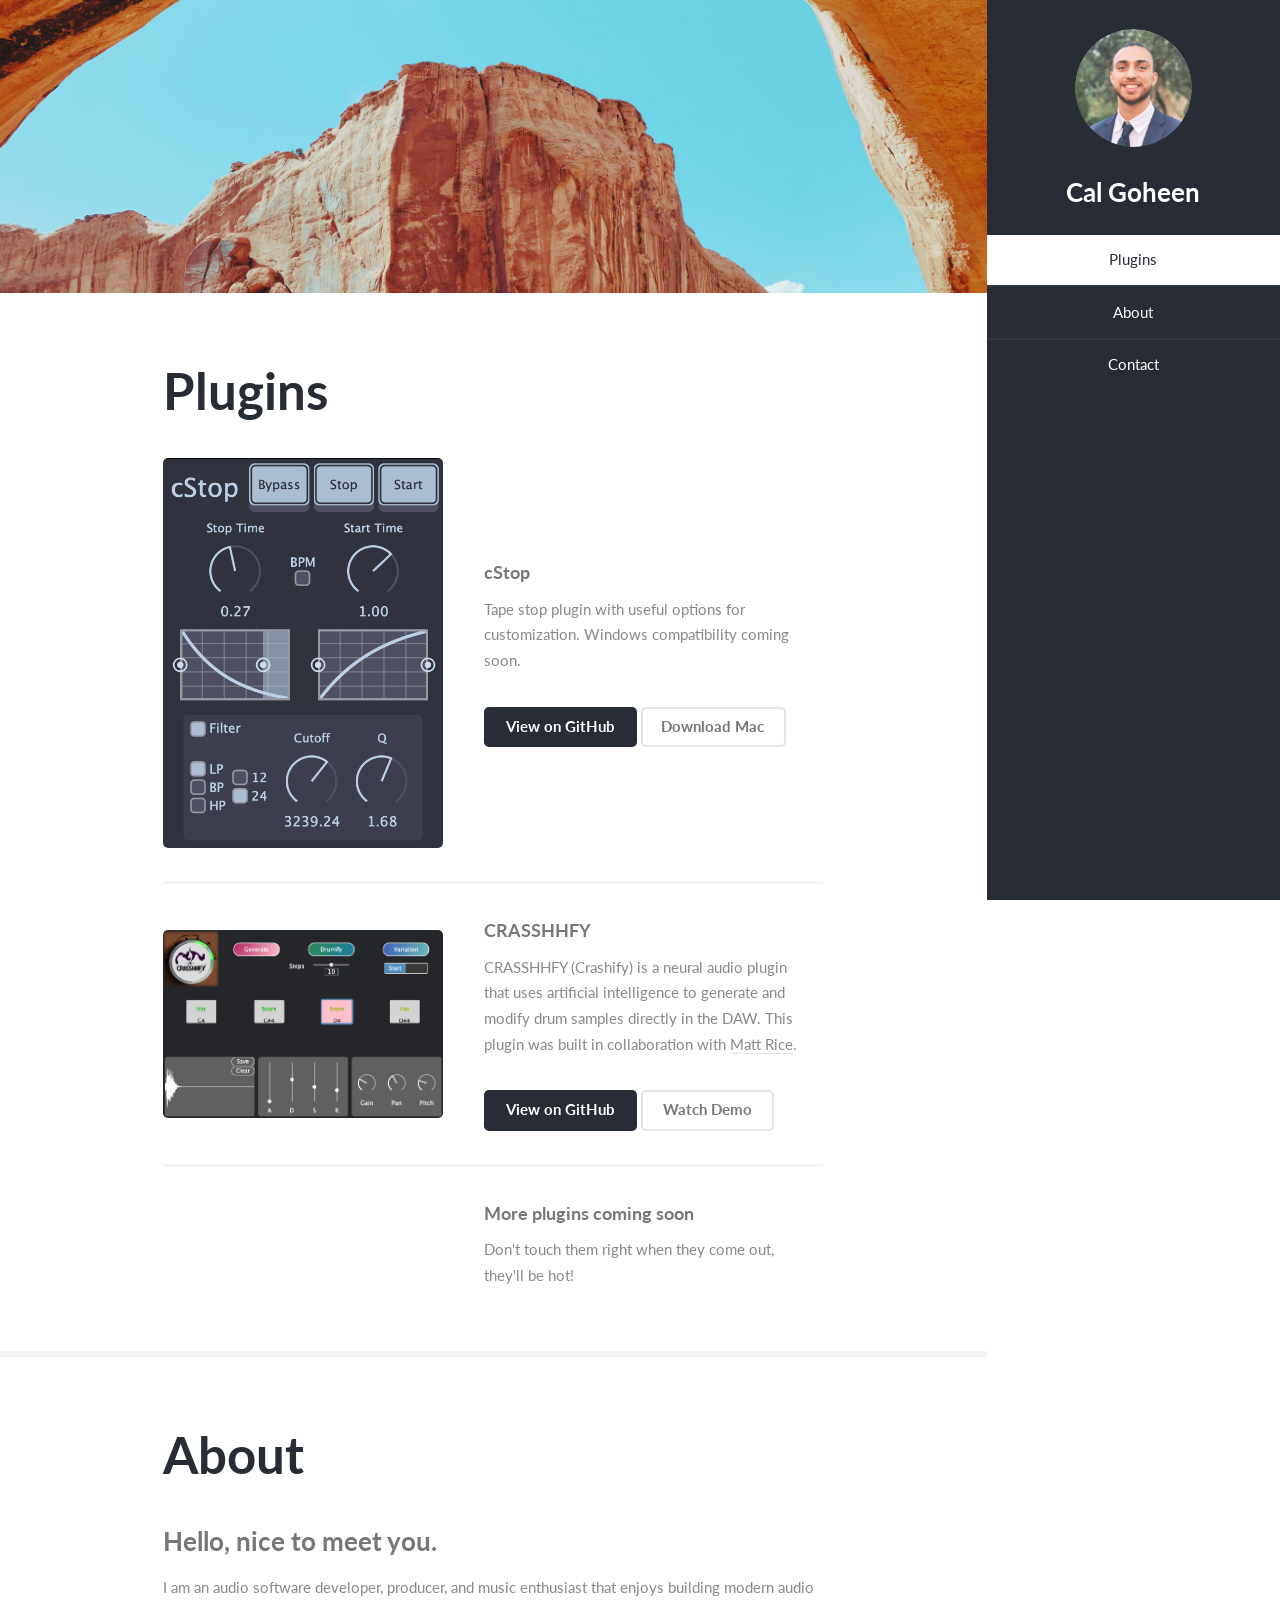
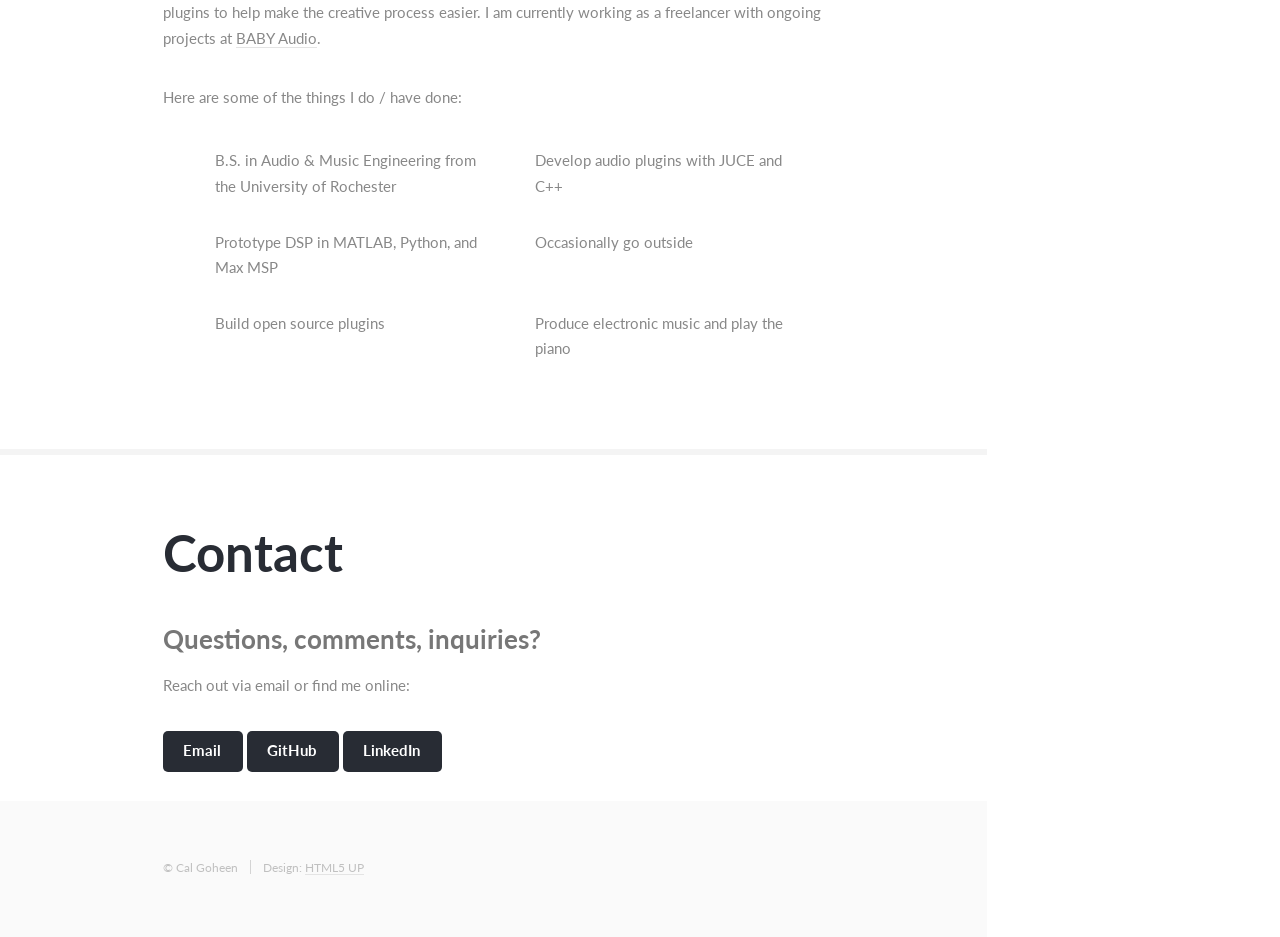
==== commit 08926a4a: "Add cStop" ====
--- a/index.html
+++ b/index.html
@@ -6,7 +6,7 @@
 -->
 <html>
 	<head>
-		<title>Read Only by HTML5 UP</title>
+		<title>Cal Goheen</title>
 		<meta charset="utf-8" />
 		<meta name="viewport" content="width=device-width, initial-scale=1, user-scalable=no" />
 		<link rel="stylesheet" href="assets/css/main.css" />
@@ -18,7 +18,6 @@
 				<header>
 					<span class="image avatar"><img src="images/avatar.jpg" alt="" /></span>
 					<h1 id="logo"><a href="#">Cal Goheen</a></h1>
-					<p>I like music, sound, and computers</p>
 				</header>
 				<nav id="nav">
 					<ul>
@@ -30,7 +29,7 @@
 				<footer>
 					<ul class="icons">
 						<li><a href="https://github.com/calgoheen" class="icon brands fa-github"><span class="label">GitHub</span></a></li>
-						<li><a href="https://www.linkedin.com/in/cal-goheen-aab455110/" class="icon brands fa-linkedin"><span class="label">LinkedIn</span></a></li>
+						<li><a href="https://www.linkedin.com/in/calgoheen" class="icon brands fa-linkedin"><span class="label">LinkedIn</span></a></li>
 					</ul>
 				</footer>
 			</section>
@@ -49,6 +48,15 @@
 								<div class="container">
 									<header class="major"><h2>Plugins</h2></header>
 									<div class="features">
+										<article>
+											<a href="#" class="image"><img src="images/cStop.png" alt="" /></a>
+											<div class="inner">
+												<h4>cStop</h4>
+												<p>Tape stop plugin with useful options for customization. Windows compatibility coming soon.</p>
+												<a href="https://github.com/calgoheen/cStop" class="button primary">View on GitHub</a>
+												<a href="https://github.com/calgoheen/cStop/releases/download/v1.0.0/cStop.pkg" class="button alt icon brands fa-apple">Download Mac</a>
+											</div>
+										</article>
 										<article>
 											<a href="#" class="image"><img src="images/crasshhfy.png" alt="" /></a>
 											<div class="inner">
@@ -80,7 +88,7 @@
 										<li class="icon solid fa-graduation-cap">B.S. in Audio & Music Engineering from the University of Rochester</li>
 										<li class="icon solid fa-code">Develop audio plugins with JUCE and C++</li>
 										<li class="icon solid fa-wave-square">Prototype DSP in MATLAB, Python, and Max MSP</li>
-										<li class="icon solid fa-tree">Often go outside</li>
+										<li class="icon solid fa-tree">Occasionally go outside</li>
 										<li class="icon solid fa-cubes">Build open source plugins</li>
 										<li class="icon solid fa-music">Produce electronic music and play the piano</li>
 									</ul>
@@ -95,7 +103,7 @@
 									<p>Reach out via email or find me online:</p>
 									<a href="mailto:calgoheen@gmail.com" class="button primary icon fa-envelope">Email</a>
 									<a href="https://github.com/calgoheen" class="button primary icon brands fa-github">GitHub</a>
-									<a href="https://www.linkedin.com/in/cal-goheen-aab455110/" class="button primary icon brands fa-linkedin">LinkedIn</a>
+									<a href="https://www.linkedin.com/in/calgoheen" class="button primary icon brands fa-linkedin">LinkedIn</a>
 								</div>
 							</section>
 					</div>
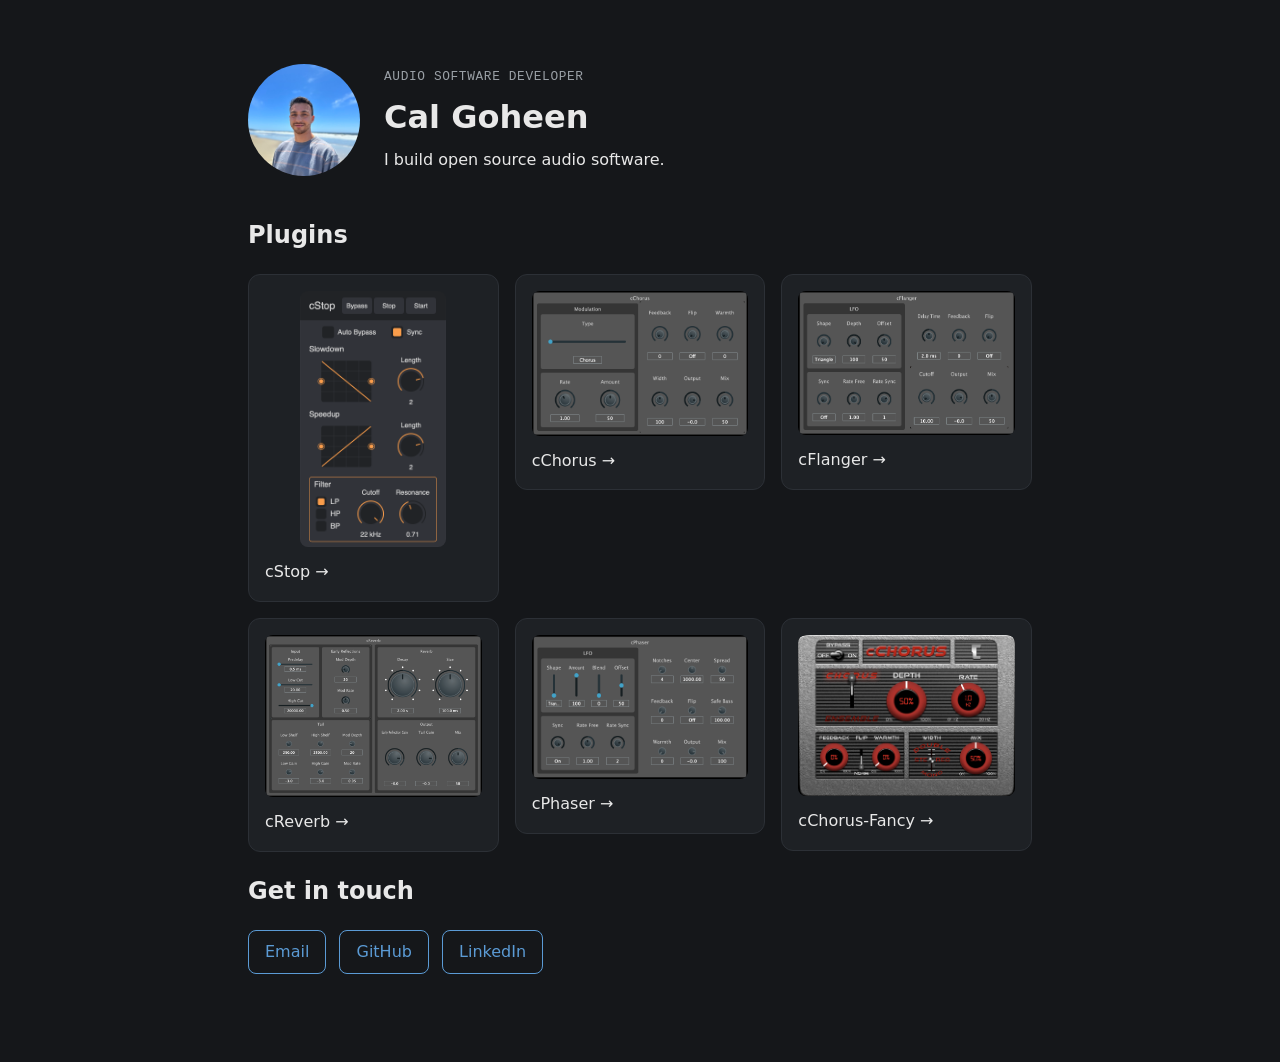
==== commit f98bd141: "Redesign website, no longer template-based" ====
--- a/index.html
+++ b/index.html
@@ -1,132 +1,72 @@
-<!DOCTYPE HTML>
-<!--
-	Read Only by HTML5 UP
-	html5up.net | @ajlkn
-	Free for personal and commercial use under the CCA 3.0 license (html5up.net/license)
--->
-<html>
-	<head>
-		<title>Cal Goheen</title>
-		<meta charset="utf-8" />
-		<meta name="viewport" content="width=device-width, initial-scale=1, user-scalable=no" />
-		<link rel="stylesheet" href="assets/css/main.css" />
-	</head>
-	<body class="is-preload">
-
-		<!-- Header -->
-			<section id="header">
-				<header>
-					<span class="image avatar"><img src="images/avatar.jpg" alt="" /></span>
-					<h1 id="logo"><a href="#">Cal Goheen</a></h1>
-				</header>
-				<nav id="nav">
-					<ul>
-						<li><a href="#one" class="active">Plugins</a></li>
-						<li><a href="#two">About</a></li>
-						<li><a href="#three">Contact</a></li>
-					</ul>
-				</nav>
-				<footer>
-					<ul class="icons">
-						<li><a href="https://github.com/calgoheen" class="icon brands fa-github"><span class="label">GitHub</span></a></li>
-						<li><a href="https://www.linkedin.com/in/calgoheen" class="icon brands fa-linkedin"><span class="label">LinkedIn</span></a></li>
-					</ul>
-				</footer>
-			</section>
-
-		<!-- Wrapper -->
-			<div id="wrapper">
-
-				<!-- Main -->
-					<div id="main">
-
-						<!-- One -->
-							<section id="one">
-								<div class="image main" data-position="center">
-									<img src="images/banner.jpg" alt="" />
-								</div>
-								<div class="container">
-									<header class="major"><h2>Plugins</h2></header>
-									<div class="features">
-										<article>
-											<a href="#" class="image"><img src="images/cStop.png" alt="" /></a>
-											<div class="inner">
-												<h4>cStop</h4>
-												<p>Tape stop plugin with useful options for customization. Windows compatibility coming soon.</p>
-												<a href="https://github.com/calgoheen/cStop" class="button primary">View on GitHub</a>
-												<a href="https://github.com/calgoheen/cStop/releases/download/v1.0.0/cStop.pkg" class="button alt icon brands fa-apple">Download Mac</a>
-											</div>
-										</article>
-										<article>
-											<a href="#" class="image"><img src="images/crasshhfy.png" alt="" /></a>
-											<div class="inner">
-												<h4>CRASSHHFY</h4>
-												<p>CRASSHHFY (Crashify) is a neural audio plugin that uses artificial intelligence to generate and modify drum samples directly in the DAW. This plugin was built in collaboration with <a href="https://github.com/mhrice">Matt Rice</a>.</p>
-												<a href="https://github.com/calgoheen/crasshhfy" class="button primary">View on GitHub</a>
-												<a href="https://www.youtube.com/watch?v=0EABPymEGMA" class="button alt">Watch Demo</a>
-											</div>
-										</article>
-										<article>
-											<a href="#" class="image"><img src="images/pic01.jpg" alt="" /></a>
-											<div class="inner">
-												<h4>More plugins coming soon</h4>
-												<p>Don't touch them right when they come out, they'll be hot!</p>
-											</div>
-										</article>
-									</div>
-								</div>
-							</section>
-
-						<!-- Two -->
-							<section id="two">
-								<div class="container">
-									<header class="major"><h2>About</h2></header>
-									<h3>Hello, nice to meet you.</h3>
-									<p>I am an audio software developer, producer, and music enthusiast that enjoys building modern audio plugins to help make the creative process easier. I am currently working as a freelancer with ongoing projects at <a href="https://babyaud.io/">BABY Audio</a>.</p>
-									<p>Here are some of the things I do / have done:</p>
-									<ul class="feature-icons">
-										<li class="icon solid fa-graduation-cap">B.S. in Audio & Music Engineering from the University of Rochester</li>
-										<li class="icon solid fa-code">Develop audio plugins with JUCE and C++</li>
-										<li class="icon solid fa-wave-square">Prototype DSP in MATLAB, Python, and Max MSP</li>
-										<li class="icon solid fa-tree">Occasionally go outside</li>
-										<li class="icon solid fa-cubes">Build open source plugins</li>
-										<li class="icon solid fa-music">Produce electronic music and play the piano</li>
-									</ul>
-								</div>
-							</section>
-
-						<!-- Three -->
-							<section id="three">
-								<div class="container">
-									<header class="major"><h2>Contact</h2></header>
-									<h3>Questions, comments, inquiries?</h3>
-									<p>Reach out via email or find me online:</p>
-									<a href="mailto:calgoheen@gmail.com" class="button primary icon fa-envelope">Email</a>
-									<a href="https://github.com/calgoheen" class="button primary icon brands fa-github">GitHub</a>
-									<a href="https://www.linkedin.com/in/calgoheen" class="button primary icon brands fa-linkedin">LinkedIn</a>
-								</div>
-							</section>
-					</div>
-
-				<!-- Footer -->
-					<section id="footer">
-						<div class="container">
-							<ul class="copyright">
-								<li>&copy; Cal Goheen</li><li>Design: <a href="http://html5up.net">HTML5 UP</a></li>
-							</ul>
-						</div>
-					</section>
-
-			</div>
-
-		<!-- Scripts -->
-			<script src="assets/js/jquery.min.js"></script>
-			<script src="assets/js/jquery.scrollex.min.js"></script>
-			<script src="assets/js/jquery.scrolly.min.js"></script>
-			<script src="assets/js/browser.min.js"></script>
-			<script src="assets/js/breakpoints.min.js"></script>
-			<script src="assets/js/util.js"></script>
-			<script src="assets/js/main.js"></script>
-
-	</body>
-</html>+<!doctype html>
+<html lang="en">
+    <head>
+        <!-- Google Analytics -->
+        <script async src="https://www.googletagmanager.com/gtag/js?id=G-G3LYVTV575"></script>
+        <script>
+            window.dataLayer = window.dataLayer || [];
+            function gtag() {
+                dataLayer.push(arguments);
+            }
+            gtag("js", new Date());
+
+            gtag("config", "G-G3LYVTV575");
+        </script>
+
+        <meta charset="utf-8" />
+        <meta name="viewport" content="width=device-width, initial-scale=1" />
+        <title>Cal Goheen</title>
+        <link rel="stylesheet" href="style.css" />
+    </head>
+    <body>
+        <header class="intro">
+            <img class="avatar" src="images/me-avatar.jpg" alt="Cal Goheen" />
+            <div>
+                <p class="eyebrow">Audio software developer</p>
+                <h1>Cal Goheen</h1>
+                <p>I build open source audio software.</p>
+            </div>
+        </header>
+
+        <h2>Plugins</h2>
+
+        <div class="cards">
+            <a class="card" href="cstop.html">
+                <img class="cover cover--cstop" src="images/cStop.png" alt="cStop plugin" />
+                <p>cStop &rarr;</p>
+            </a>
+
+            <a class="card" href="cchorus.html">
+                <img class="cover cover--cchorus" src="images/cChorus.png" alt="cChorus plugin" />
+                <p>cChorus &rarr;</p>
+            </a>
+
+            <a class="card" href="cflanger.html">
+                <img class="cover cover--cflanger" src="images/cFlanger.png" alt="cFlanger plugin" />
+                <p>cFlanger &rarr;</p>
+            </a>
+
+            <a class="card" href="creverb.html">
+                <img class="cover cover--creverb" src="images/cReverb.png" alt="cReverb plugin" />
+                <p>cReverb &rarr;</p>
+            </a>
+
+            <a class="card" href="cphaser.html">
+                <img class="cover cover--cphaser" src="images/cPhaser.png" alt="cPhaser plugin" />
+                <p>cPhaser &rarr;</p>
+            </a>
+
+            <a class="card" href="cchorus-fancy.html">
+                <img class="cover cover--cchorus-fancy" src="images/cChorus-Fancy.webp" alt="cChorus-Fancy plugin" />
+                <p>cChorus-Fancy &rarr;</p>
+            </a>
+        </div>
+
+        <h2>Get in touch</h2>
+        <p>
+            <a class="button" href="mailto:calgoheen@gmail.com">Email</a>
+            <a class="button" href="https://github.com/calgoheen">GitHub</a>
+            <a class="button" href="https://www.linkedin.com/in/calgoheen/">LinkedIn</a>
+        </p>
+    </body>
+</html>
--- a/style.css
+++ b/style.css
@@ -0,0 +1,133 @@
+@view-transition {
+    navigation: auto;
+}
+
+:root {
+    color-scheme: dark;
+    --bg: #15171a;
+    --surface: #1e2125;
+    --border: #2c3036;
+    --text: #e8e8e8;
+    --muted: #9aa0a6;
+    --accent: #5b9bd5;
+}
+
+* {
+    box-sizing: border-box;
+}
+
+body {
+    max-width: 52rem;
+    margin: 0 auto;
+    padding: 4rem 1.5rem;
+    font-family: system-ui, sans-serif;
+    line-height: 1.6;
+    background: var(--bg);
+    color: var(--text);
+}
+
+a {
+    color: var(--accent);
+}
+
+.eyebrow {
+    margin: 0;
+    font-family: ui-monospace, monospace;
+    font-size: 0.8rem;
+    letter-spacing: 0.05em;
+    text-transform: uppercase;
+    color: var(--muted);
+}
+
+.intro {
+    display: flex;
+    align-items: center;
+    gap: 1.5rem;
+    margin-bottom: 2.5rem;
+}
+.intro h1 {
+    margin: 0.25rem 0;
+}
+.intro p {
+    margin: 0;
+}
+.avatar {
+    flex-shrink: 0;
+    width: 7rem;
+    height: 7rem;
+    border-radius: 50%;
+    object-fit: cover;
+}
+
+.cards {
+    display: flex;
+    flex-wrap: wrap;
+    align-items: flex-start;
+    justify-content: center;
+    gap: 1rem;
+}
+
+.card {
+    flex: 1 1 14rem;
+    max-width: 18rem;
+    padding: 1rem;
+    background: var(--surface);
+    border: 1px solid var(--border);
+    border-radius: 12px;
+    text-decoration: none;
+    color: inherit;
+}
+.card:hover {
+    border-color: var(--accent);
+}
+.card p {
+    margin: 0.75rem 0 0;
+}
+
+.cover {
+    display: block;
+    margin: 0 auto;
+    max-width: 100%;
+    height: auto;
+    border-radius: 8px;
+}
+.cover--cstop {
+    view-transition-name: cstop-cover;
+}
+.cover--cchorus {
+    view-transition-name: cchorus-cover;
+}
+.cover--cflanger {
+    view-transition-name: cflanger-cover;
+}
+.cover--creverb {
+    view-transition-name: creverb-cover;
+}
+.cover--cphaser {
+    view-transition-name: cphaser-cover;
+}
+.cover--cchorus-fancy {
+    view-transition-name: cchorus-fancy-cover;
+}
+.card .cover {
+    max-height: 16rem;
+}
+.page .cover {
+    max-height: 28rem;
+    margin-bottom: 1.5rem;
+}
+
+.button {
+    display: inline-block;
+    margin-right: 0.5rem;
+    margin-bottom: 0.5rem;
+    padding: 0.5rem 1rem;
+    border: 1px solid var(--accent);
+    border-radius: 8px;
+    color: var(--accent);
+    text-decoration: none;
+}
+.button:hover {
+    background: var(--accent);
+    color: var(--bg);
+}
